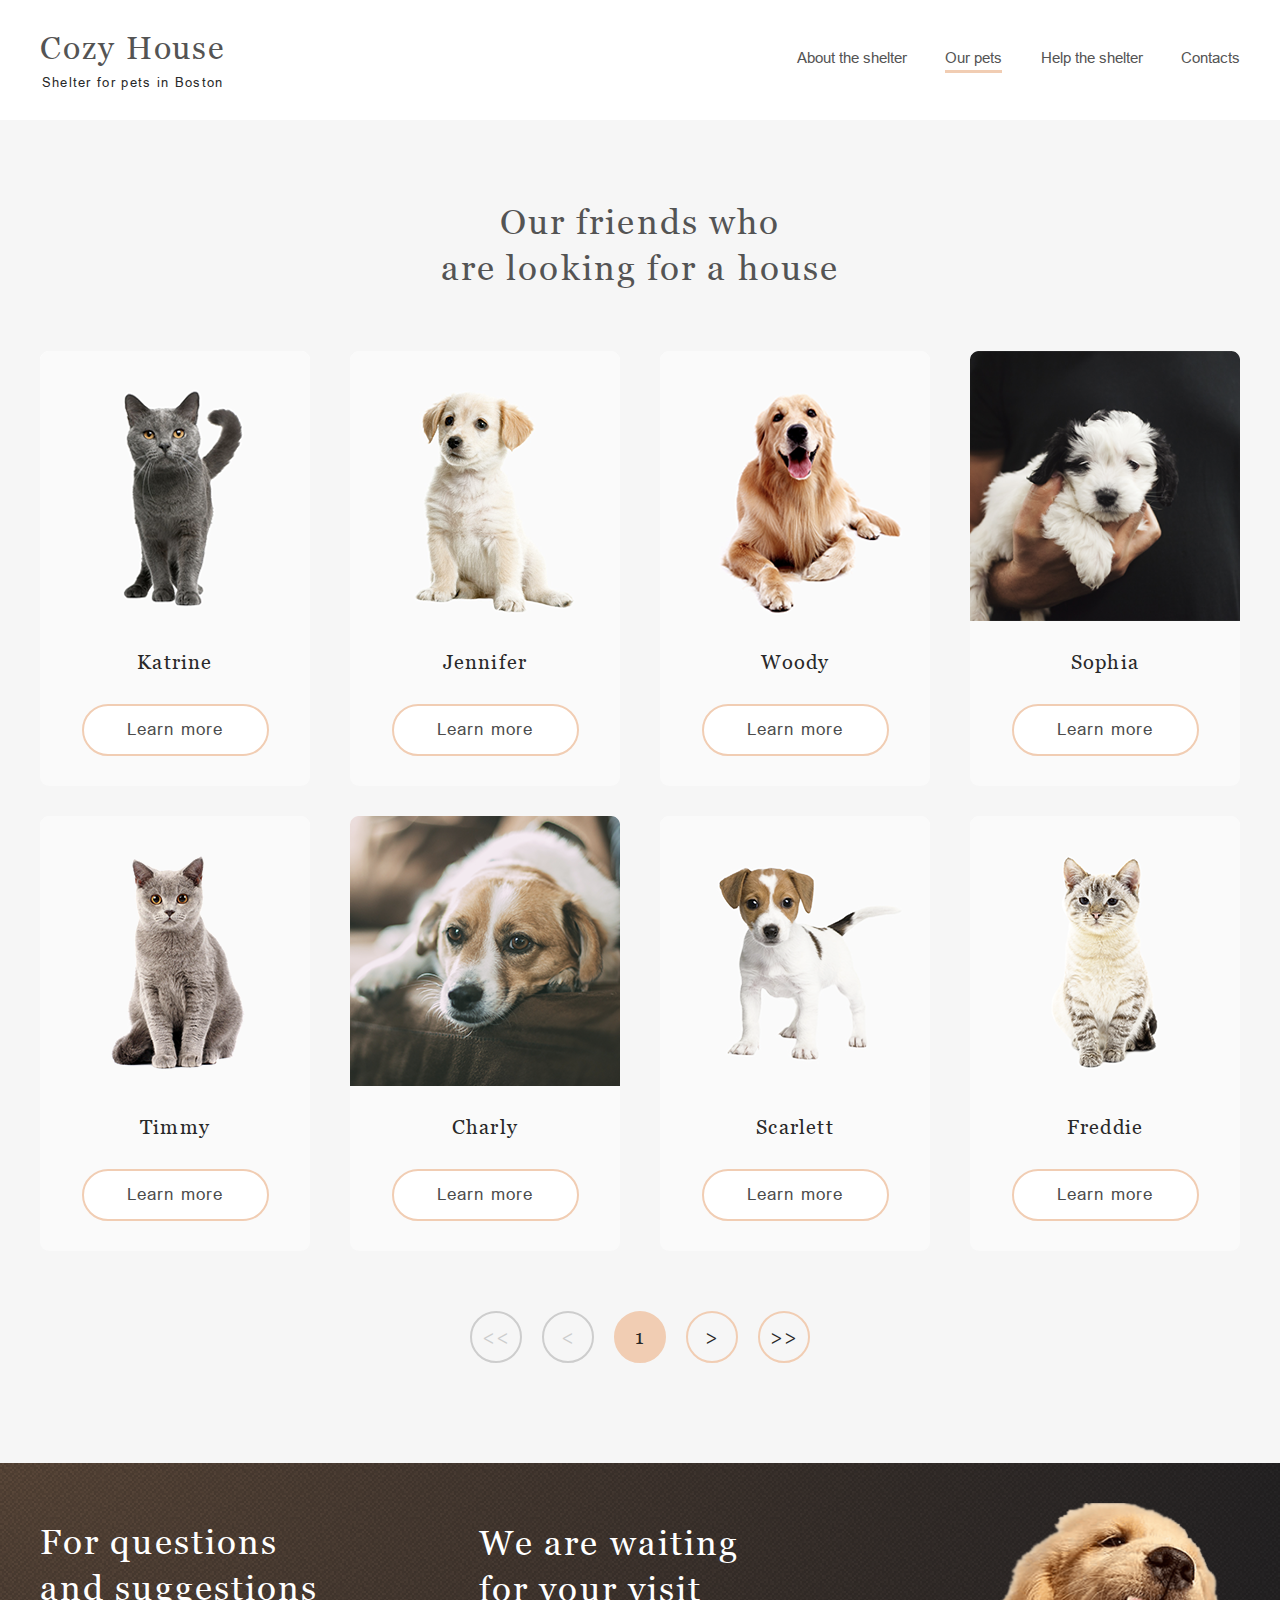
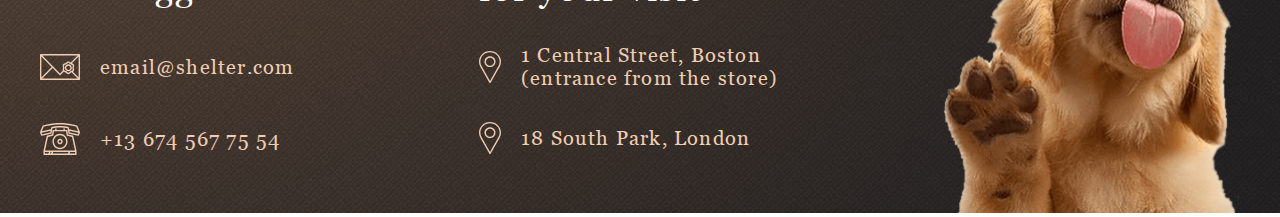
==== shelter/pages/pets/index.html @ 56f4abd4 "feat: pets page" ====
<!DOCTYPE html>
<html lang="en">
    <head>
        <meta charset="UTF-8">
        <meta name="viewport" content="width=device-width, initial-scale-1.0">
        <meta http-equiv="X-UA-Compatible" content="ie=edge">
        <title>Shelter</title>
        <link href="../../assets/fonts/Arial/stylesheet.css" rel="stylesheet" type="text/css">
        <link href="../../assets/fonts/Georgia/stylesheet.css" rel="stylesheet" type="text/css">
        <link href="../../pages/pets/main.css" rel="stylesheet" type="text/css">        
    </head>
    <body>
        <h1 class="seo">Cozy House</h1>
        
        <header class="header">
            <div class="wrapper">
                <div class="header-logo">
                    <p class="header-logo-title">Cozy House</p>
                    <p class="header-logo-subtitle">Shelter for pets in Boston</p>
                </div>
                <nav class="header-menu">
                    <ul class="header-menu-list">
                        <li class="header-menu-item">
                            <a class="header-menu-item-link" href="#">About the shelter</a></li>
                        <li class="header-menu-item">
                            <a class="header-menu-item-link header-menu-item-link-active" href="#">Our pets</a></li>
                        <li class="header-menu-item">
                            <a class="header-menu-item-link" href="#">Help the shelter</a></li>
                        <li class="header-menu-item">
                            <a class="header-menu-item-link" href="#">Contacts</a></li>
                    </ul>
                </nav>
            </div>
        </header>      
       
        <div class="friends">
            <div class="wrapper"> 
                <div class="wrapper-friends">
                    <h3 class="friends-title">Our friends who<br>are looking for a house
                    </h3>

                    <div class="friends-grid">

                        <div class="friends-row">  
                            <div class="friends-view">
                                <div class="friends-slider-card">
                                    <div class="friends-card-image">
                                        <img id="slder-card" src="../../assets/images/photo.png" alt="photo">
                                    </div>  
                                    <h4 class="pets-card-title">Katrine</h4>

                                    <button type="button" class="friends-card-button">Learn more</button>
                                </div>

                                <div class="friends-slider-card">
                                    <div class="friends-card-image">
                                        <img id="slder-card" src="../../assets/images/photo2.png" alt="photo">
                                    </div>  
                                    <h4 class="pets-card-title">Jennifer</h4>

                                    <button type="button" class="friends-card-button">Learn more</button>
                                </div>

                                <div class="friends-slider-card">
                                    <div class="friends-card-image">
                                        <img id="slder-card" src="../../assets/images/photo3.png" alt="photo">
                                    </div>  
                                    <h4 class="pets-card-title">Woody</h4>

                                    <button type="button" class="friends-card-button">Learn more</button>
                                </div>

                                <div class="friends-slider-card">
                                    <div class="friends-card-image">
                                        <img id="slder-card" src="../../assets/images/pets-sophia.png" alt="photo">
                                    </div>  
                                    <h4 class="pets-card-title">Sophia</h4>

                                    <button type="button" class="friends-card-button">Learn more</button>
                                </div>
                            </div>
                            
                        </div> 


                        <div class="friends-row">  
                            <div class="friends-view">
                                <div class="friends-slider-card">
                                    <div class="friends-card-image">
                                        <img id="slder-card" src="../../assets/images/pets-timmy.png" alt="photo">
                                    </div>  
                                    <h4 class="pets-card-title">Timmy</h4>

                                    <button type="button" class="friends-card-button">Learn more</button>
                                </div>

                                <div class="friends-slider-card">
                                    <div class="friends-card-image">
                                        <img id="slder-card" src="../../assets/images/pets-charly.png" alt="photo">
                                    </div>  
                                    <h4 class="pets-card-title">Charly</h4>

                                    <button type="button" class="friends-card-button">Learn more</button>
                                </div>

                                <div class="friends-slider-card">
                                    <div class="friends-card-image">
                                        <img id="slder-card" src="../../assets/images/pets-scarlet.png" alt="photo">
                                    </div>  
                                    <h4 class="pets-card-title">Scarlett</h4>

                                    <button type="button" class="friends-card-button">Learn more</button>
                                </div>

                                <div class="friends-slider-card">
                                    <div class="friends-card-image">
                                        <img id="slder-card" src="../../assets/images/pets-freddie.png" alt="photo">
                                    </div>  
                                    <h4 class="pets-card-title">Freddie</h4>

                                    <button type="button" class="friends-card-button">Learn more</button>
                                </div>
                            </div>
                            
                        </div> 

                    </div>

                    <nav class="nav">
                        <button type="button" class="friends-slider-button" disabled>
                            <h4 class="disabled"><<</h4>                            
                        </button>

                        <button type="button" class="friends-slider-button" disabled>
                            <h4 class="disabled"><</h4>                            
                        </button>

                        <button type="button" class="friends-slider-button friends-button-active">
                            <h4>1</h4>                            
                        </button>

                        <button type="button" class="friends-slider-button">
                            <h4>></h4>                            
                        </button>

                        <button type="button" class="friends-slider-button">
                            <h4>>></h4>                            
                        </button>
                    </nav>
                                                                           
                </div>                   
            </div>
        </div>


        <footer class="footer">
            <div class="wrapper">
                <div class="wrapper-footer">
                    <div class="footer-info-block">
                        <h3 class="footer-title">For questions and suggestions</h3>            
                        
                        <div class="footer-info-block-item">
                            <div class="footer-block-icon">
                                <img src="../../assets/icons/icon-email.svg" alt="email">                                
                            </div>
                            <h4 class="footer-block-text">                                
                                <a сlass="footer_link" href="mailto:email@shelter.com?subject=Question&body=Hi!">email@shelter.com</a>
                            </h4>                            
                        </div>

                        <div class="footer-info-block-item">                            
                            <div class="footer-block-icon">
                                <img src="../../assets/icons/phone.svg" alt="email">                                
                            </div>
                            <h4 class="footer-block-text">
                                <a сlass="footer_link" href="tel:+136745677554">+13 674 567 75 54</a>                                
                            </h4>
                        </div>                       
                        
                    </div>


                    <div class="footer-info-block footer-info-block2">
                        <h3 class="footer-title">We are waiting for your visit</h3>            
                        
                        <div class="footer-info-block-item footer-info-block-item2">
                            <div class="footer-block-icon">
                                <img src="../../assets/icons/icon-marker.svg" alt="email">                                
                            </div>
                            <h4 class="footer-block-text">
                                <a сlass="footer_link" target="_blank" href="https://www.google.com/maps/place/1+Central+St,+Boston,+MA+02109,+USA/@42.358547,-71.0552864,18.75z/data=!4m17!1m11!4m10!1m2!1m1!2sthe+store!1m6!1m2!1s0x89e370868bc2ce7b:0x82fa7db94f5fea9e!2s1+Central+St,+Boston,+MA+02109,+USA!2m2!1d-71.0547263!2d42.3585519!3m4!1s0x89e370868bc2ce7b:0x82fa7db94f5fea9e!8m2!3d42.3585519!4d-71.0547263">1 Central Street, Boston (entrance from the store)</a>                                                                
                            </h4>                            
                        </div>

                        <div class="footer-info-block-item footer-info-block-item3">                            
                            <div class="footer-block-icon">
                                <img src="../../assets/icons/icon-marker.svg" alt="email">                                
                            </div>
                            <h4 class="footer-block-text">
                                <a сlass="footer_link" target="_blank" href="https://www.google.com/maps/place/South+Park+Court,+18+S+Park+Rd,+London+SW19+8TD,+UK/@51.4202155,-0.2023441,17z/data=!4m13!1m7!3m6!1s0x487608baa7401b31:0x873a95ca58e122b2!2sSouth+Park+Court,+18+S+Park+Rd,+London+SW19+8TD,+UK!3b1!8m2!3d51.4202122!4d-0.2001554!3m4!1s0x487608baa7401b31:0x873a95ca58e122b2!8m2!3d51.4202122!4d-0.2001554">18 South Park, London</a>                                                                
                            </h4>
                        </div>                       
                        
                    </div>

                    <div class="footer-image">
                        <img src="../../assets/images/footer-puppy.png" alt="footer puppy">
                    </div>
                </div>            
        </footer>
    </body>
</html>
---- shelter/assets/fonts/Arial/stylesheet.css ----
@font-face {
	font-family: 'Arial';
	src: url('Arial-ItalicMT.eot');
	src: local('Arial Italic'), local('Arial-ItalicMT'),
		url('Arial-ItalicMT.eot?#iefix') format('embedded-opentype'),
		url('Arial-ItalicMT.woff') format('woff'),
		url('Arial-ItalicMT.ttf') format('truetype');
	font-weight: normal;
	font-style: italic;
}

@font-face {
	font-family: 'Arial Narrow';
	src: url('ArialNarrow-Bold.eot');
	src: local('Arial Narrow Bold'), local('ArialNarrow-Bold'),
		url('ArialNarrow-Bold.eot?#iefix') format('embedded-opentype'),
		url('ArialNarrow-Bold.woff') format('woff'),
		url('ArialNarrow-Bold.ttf') format('truetype');
	font-weight: bold;
	font-style: normal;
}

@font-face {
	font-family: 'Arial';
	src: url('Arial-BoldItalicMT.eot');
	src: local('Arial Bold Italic'), local('Arial-BoldItalicMT'),
		url('Arial-BoldItalicMT.eot?#iefix') format('embedded-opentype'),
		url('Arial-BoldItalicMT.woff') format('woff'),
		url('Arial-BoldItalicMT.ttf') format('truetype');
	font-weight: bold;
	font-style: italic;
}

@font-face {
	font-family: 'Arial Narrow';
	src: url('ArialNarrow.eot');
	src: local('Arial Narrow'), local('ArialNarrow'),
		url('ArialNarrow.eot?#iefix') format('embedded-opentype'),
		url('ArialNarrow.woff') format('woff'),
		url('ArialNarrow.ttf') format('truetype');
	font-weight: normal;
	font-style: normal;
}

@font-face {
	font-family: 'Arial Narrow';
	src: url('ArialNarrow-Italic.eot');
	src: local('Arial Narrow Italic'), local('ArialNarrow-Italic'),
		url('ArialNarrow-Italic.eot?#iefix') format('embedded-opentype'),
		url('ArialNarrow-Italic.woff') format('woff'),
		url('ArialNarrow-Italic.ttf') format('truetype');
	font-weight: normal;
	font-style: italic;
}

@font-face {
	font-family: 'Arial';
	src: url('ArialMT.eot');
	src: local('Arial'), local('ArialMT'),
		url('ArialMT.eot?#iefix') format('embedded-opentype'),
		url('ArialMT.woff') format('woff'),
		url('ArialMT.ttf') format('truetype');
	font-weight: normal;
	font-style: normal;
}

@font-face {
	font-family: 'Arial';
	src: url('Arial-BoldMT.eot');
	src: local('Arial Bold'), local('Arial-BoldMT'),
		url('Arial-BoldMT.eot?#iefix') format('embedded-opentype'),
		url('Arial-BoldMT.woff') format('woff'),
		url('Arial-BoldMT.ttf') format('truetype');
	font-weight: bold;
	font-style: normal;
}

@font-face {
	font-family: 'Arial';
	src: url('Arial-Black.eot');
	src: local('Arial Black'), local('Arial-Black'),
		url('Arial-Black.eot?#iefix') format('embedded-opentype'),
		url('Arial-Black.woff') format('woff'),
		url('Arial-Black.ttf') format('truetype');
	font-weight: 900;
	font-style: normal;
}

@font-face {
	font-family: 'Arial Narrow';
	src: url('ArialNarrow-BoldItalic.eot');
	src: local('Arial Narrow Bold Italic'), local('ArialNarrow-BoldItalic'),
		url('ArialNarrow-BoldItalic.eot?#iefix') format('embedded-opentype'),
		url('ArialNarrow-BoldItalic.woff') format('woff'),
		url('ArialNarrow-BoldItalic.ttf') format('truetype');
	font-weight: bold;
	font-style: italic;
}
---- shelter/assets/fonts/Georgia/stylesheet.css ----
@font-face {
	font-family: 'Georgia';
	src: url('Georgia-BoldItalic.eot');
	src: local('Georgia Bold Italic'), local('Georgia-BoldItalic'),
		url('Georgia-BoldItalic.eot?#iefix') format('embedded-opentype'),
		url('Georgia-BoldItalic.woff') format('woff'),
		url('Georgia-BoldItalic.ttf') format('truetype');
	font-weight: bold;
	font-style: italic;
}

@font-face {
	font-family: 'Georgia';
	src: url('Georgia-Italic.eot');
	src: local('Georgia Italic'), local('Georgia-Italic'),
		url('Georgia-Italic.eot?#iefix') format('embedded-opentype'),
		url('Georgia-Italic.woff') format('woff'),
		url('Georgia-Italic.ttf') format('truetype');
	font-weight: normal;
	font-style: italic;
}

@font-face {
	font-family: 'Georgia';
	src: url('Georgia-Bold.eot');
	src: local('Georgia Bold'), local('Georgia-Bold'),
		url('Georgia-Bold.eot?#iefix') format('embedded-opentype'),
		url('Georgia-Bold.woff') format('woff'),
		url('Georgia-Bold.ttf') format('truetype');
	font-weight: bold;
	font-style: normal;
}

@font-face {
	font-family: 'Georgia';
	src: url('Georgia.eot');
	src: local('Georgia'),
		url('Georgia.eot?#iefix') format('embedded-opentype'),
		url('Georgia.woff') format('woff'),
		url('Georgia.ttf') format('truetype');
	font-weight: normal;
	font-style: normal;
}
---- shelter/pages/pets/main.css ----
:root {
    font-size: 16px;

    --color-primary: #F1CDB3;
    --color-primary-light: #FDDCC4;
    --color-light-s: #FAFAFA;
    --color-light-l: #F6F6F6;
    --color-light-xl: #FFFFFF;
    --color-dark-s: #CDCDCD;
    --color-dark-m: #B2B2B2;
    --color-dark-l: #545454;
    --color-dark-xl: #4C4C4C;
    --color-dark-2xl: #444444;
    --color-dark-3xl: #292929;

    --font-h: Helvetica;
    --font-g: Georgia;
    --font-a: Arial;
}

* {
    margin: 0;
    padding: 0;
    box-sizing: border-box;
    cursor: url(../../assets/icons/cursor-normal.svg), auto;
}

*:focus {
    outline: none;
}

*:active {
    outline: none;
}

body {
    margin: 0;
    padding: 0;
}

.seo {
    display: none;
}

.header {
    width: 100%;
    height: 120px;
    position: fixed;    
    top: 0;
    padding-top: 31px;
    padding-bottom: 30px;
    background-color: var(--color-light-xl);
    z-index: 1000;
}

.wrapper {
    display: flex;
    margin: 0 auto;
    max-width: 1200px;
    justify-content: space-between;
}


.header-logo {
    display: flex;
    flex-direction: column;
    width: auto;
    align-items: center;
}

.header-logo-title {
    font-family: var(--font-g);
    font-size: 32px;
    line-height: 110%;
    letter-spacing: 0.06em;
    color: var(--color-dark-l);
}

.header-logo-subtitle {    
    color: var(--color-dark-3xl);
    font-family: var(--font-a);
    font-size: 13px;
    line-height: 110%;    
    align-items: center;
    margin-top: 10px;
    letter-spacing: 0.1em;
}

.header-menu {
    display: flex;
    width: 443px;    
}

.header-menu-list {
    display: flex;    
    width: 100%;
    margin: 0;
    padding: 0;    
    padding-bottom: 5px;
    list-style-type: none;
    justify-content: space-between;
}

.header-menu-item {
    display: flex;
    align-items: center;
}

.header-menu-item-link {
    font-family: Arial;
    font-size: 0.9375rem;
    line-height: 160%;    
    letter-spacing: 0.001em;
    color: var(--color-dark-l);
    font-style: normal;
    font-weight: normal;
    text-decoration: none;
    cursor: url(../../assets/icons/cursor-hover.svg), auto;
}

.header-menu-item-link:hover {
    font-weight: normal;
    font-size: 15px;
    line-height: 160%;
    color: var(--color-dark-3xl);
}

.header-menu-item-link-active {
    position: relative;
    top: 1px;
    font-family: var(--font-a);
    font-style: normal;
    font-weight: normal;
    font-size: 15px;
    line-height: 160%;
    color: var(--color-dark-l);
    border-bottom: solid 3px var(--color-primary);
}

.friends {
    width: 100%;    
    background: var(--color-light-l);
}

.wrapper-friends {
    display: flex;
    justify-content: space-between;
    width: 100%;
    margin-top: 200px;
    margin-bottom: 100px;
    flex-direction: column;
    align-items: center;
}

.friends-title {
    width: 400px;
    text-align: center;
    margin-left: 0px;
    margin-right: 0px;
}

.friends-grid {
    display: flex;
    flex-direction: column;
    width: 100%;
    margin-top: 60px;
    margin-bottom: 60px;
}

.friends-row {
    display: flex;
    width: 100%;
    justify-content: space-between;
    align-items: center;    
    margin-bottom: 30px;
}

.friends-row:last-child {
    margin-bottom: 0;
}

.friends-view {
    display: flex;
    width: 100%;
    justify-content: space-between;
}

.friends-slider-card {
    display: flex;
    flex-direction: column;
    align-items: flex-start;
    align-items: center;
    width: 270px;
    height: 435px;
    border-radius: 9px;
    background: var(--color-light-s);
}

.friends-slider-card:hover {
    background: var(--color-light-xl);
    box-shadow: 0px 2px 35px 14px rgba(13, 13, 13, 0.04);
    cursor: url(../../assets/icons/cursor-hover.svg), auto;
}

.pets-card-title:hover {    
    cursor: url(../../assets/icons/cursor-hover.svg), auto;
}

.friends-card-image {
    width: 270px;
    height: 270px;
    margin-bottom: 30px;
    cursor: url(../../assets/icons/cursor-hover.svg), auto;
}

.nav {
    display: flex;
    justify-content: center;
}

.friends-slider-button {
    display: flex;
    justify-content: center;
    align-items: center;
    width: 52px;
    height: 52px;
    border: 2px solid var(--color-primary);
    border-radius: 100px;    
    margin-left: 10px;
    margin-right: 10px;
    background-color: var(--color-light-l);
}

.friends-slider-button:hover:enabled {
    background-color: var(--color-primary-light);
    cursor: url(../../assets/icons/cursor-hover.svg), auto;
}

.friends-button-active {
    background-color: var(--color-primary);
}

.friends-slider-button:disabled {
    border: 2px solid var(--color-dark-s);
}

h4.disabled {
    color: var(--color-dark-s);
}

.friends-card-button {
    width: 187px;
    height: 52px;
    border: 2px solid var(--color-primary);
    border-radius: 100px;    
    text-align: center;
    margin-top: 30px;
    margin-bottom: 30px;
    background-color: var(--color-light-xl);    

    font-weight: normal;
    font-size: 17px;
    line-height: 130%;
    letter-spacing: 0.06em;
    color: var(--color-dark-xl);
}

.friends-card-button:hover {
    background-color: var(--color-primary-light);
    cursor: url(../../assets/icons/cursor-hover.svg), auto;
}

.friends-button {
    width: 261px;
    height: 52px;
    margin-top: 0px;
    border-radius: 100px;
    border: none;
    color: var(--color-dark-xl);
    font-family: var(--font-g);
    font-size: 17px;
    line-height: 130%;
    letter-spacing: 0.06em;
    text-align: center;
    background-color: var(--color-primary);    
}

.friends-button:hover {
    background-color: var(--color-primary-light);
    cursor: url(../../assets/icons/cursor-hover.svg), auto;
}

#slder-card:hover {
    cursor: url(../../assets/icons/cursor-hover.svg), auto;
}

.footer {
    width: 100%;
    background: url(../../assets/images/noise_transparent@2x.png), radial-gradient(100% 215.42% at 0% 0%, #5B483A 0%, #262425 100%), #211F20;
}

.wrapper-footer {
    display: flex;    
    width: 100%;
    margin: 0;
    padding: 0;
    justify-content: space-between;
}

.footer-title {
    width: 302px;
    font-family: var(--font-g);
    font-style: normal;
    font-weight: normal;
    font-size: 35px;
    line-height: 130%;
    letter-spacing: 0.06em;
    color: var(--color-light-xl);
}

.footer-info-block {
    margin-top: 57px;
}

.footer-info-block2 {
    position: relative;
    left: -20px;
    top: 1px;
}

.footer-info-block-item {
    display: flex;
    align-items: center;
    margin-top: 40px;
}

.footer-info-block-item2 {
    position: relative;
    top: -8px;
    margin-top: 40px;
}

.footer-info-block-item3 {
     margin-top: 24px;
}

.footer-block-icon {
    display: flex;
    justify-content: center;
    align-items: center;
    margin-right: 20px;
}

.footer-block-text {    
    width: 302px;
    color: var(--color-primary);
}

.footer-image {
    margin-top: 40px;
    width: 300px;
    height: 310px;
    margin-bottom: 0;
}

a {
    color: var(--color-primary);
    font-family: var(--font-g);
    font-style: normal;
    font-weight: normal;
    font-size: 20px;
    line-height: 115%;
    letter-spacing: 0.06em;
    text-decoration: none;
}

a:hover {
    color: var(--color-light-l);
    cursor: url(../../assets/icons/cursor-hover.svg), auto;
}

/* h1 */
h1 {
    font-family: var(--font-stack);
    font-style: normal;
    font-weight: normal;
    font-size: 44px;
    line-height: 130%;
    color: var(--color-dark-l);
}

h2 {
    font-family: var(--font-g);
    font-style: normal;
    font-weight: normal;
    font-size: 44px;
    line-height: 130%;
    color: var(--color-dark-l);
}

h3 {
    color: var(--color-dark-l);
    font-family: var(--font-g);;
    font-style: normal;
    font-weight: normal;
    font-size: 35px;
    line-height: 130%;
    letter-spacing: 0.06em;
}

h4 {
    color: var(--color-dark-3xl);
    font-family: var(--font-g);
    font-style: normal;
    font-weight: normal;
    font-size: 20px;
    line-height: 115%;
    letter-spacing: 0.06em;
}

h5 {
    font-family: var(--font-g);
    font-style: normal;
    font-weight: normal;
    font-size: 15px;
    line-height: 110%;
    letter-spacing: 0.06em;
    color: var(--color-dark-l);
}
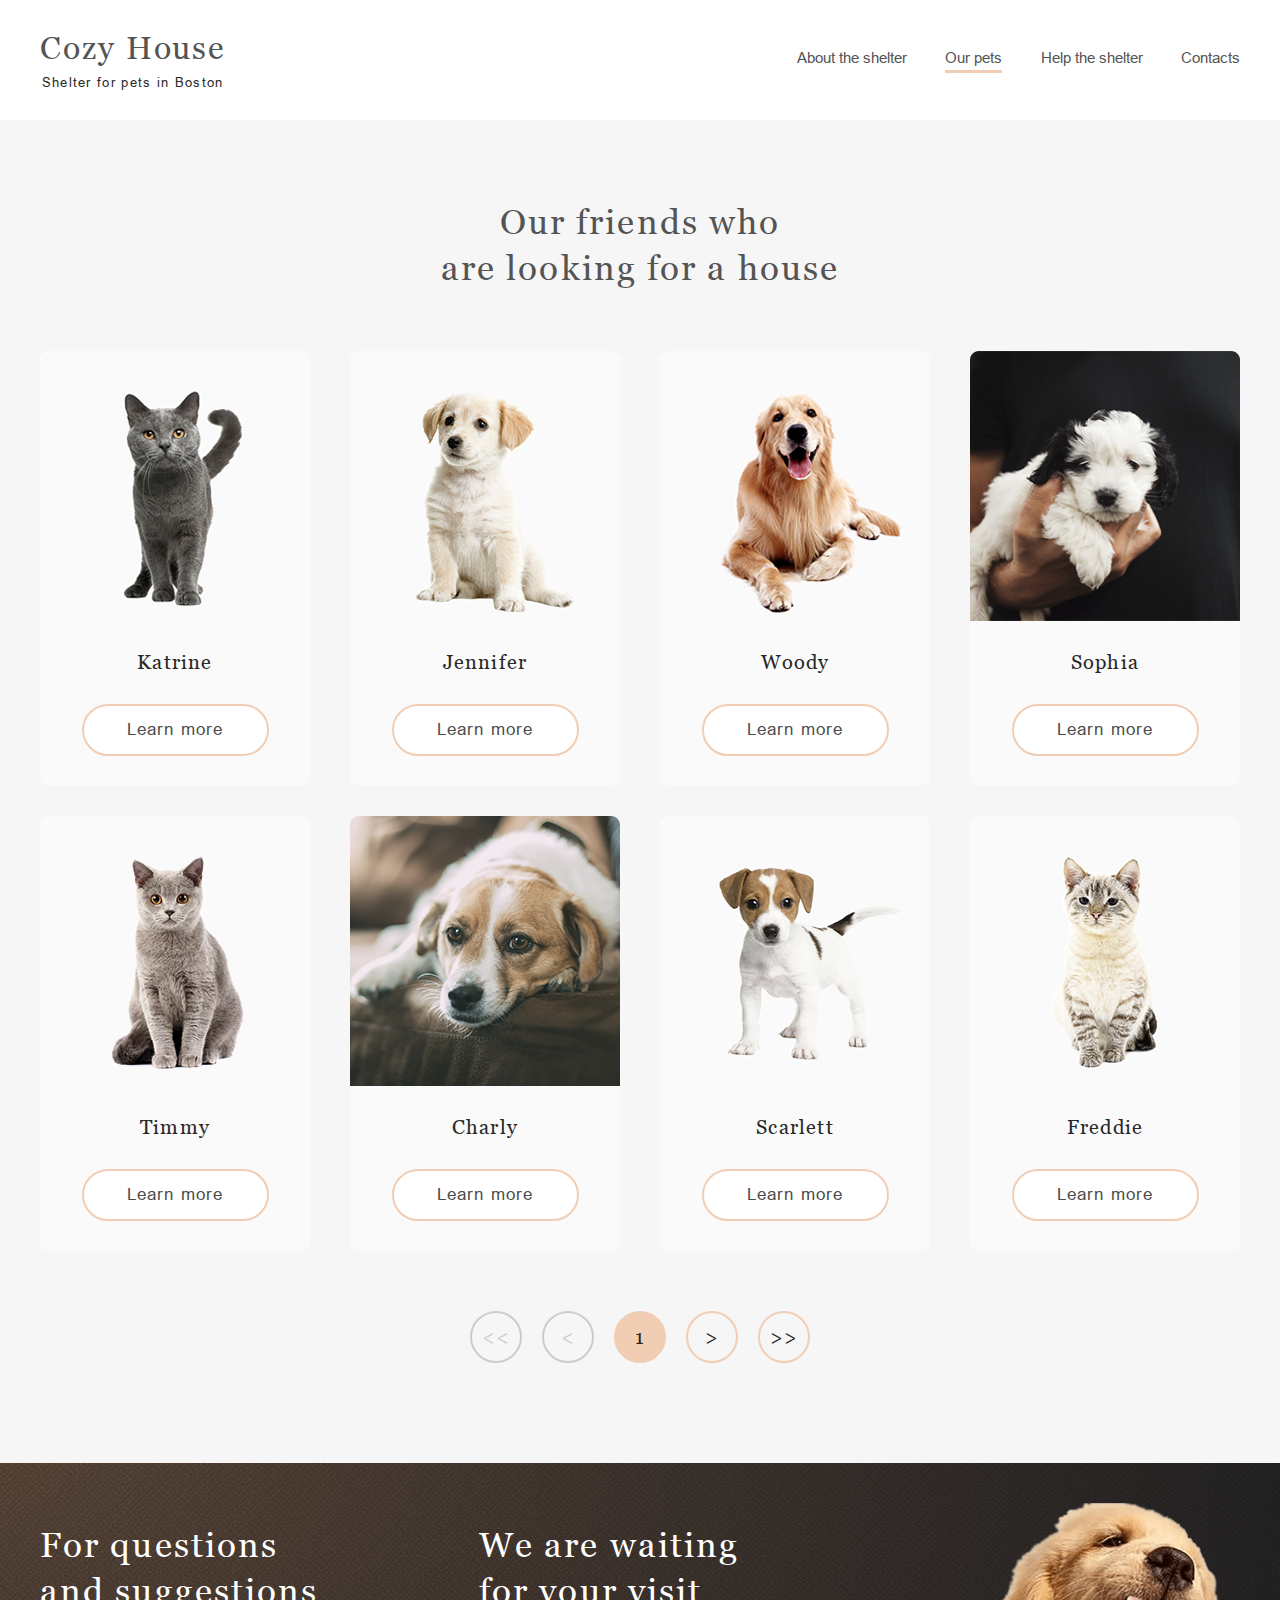
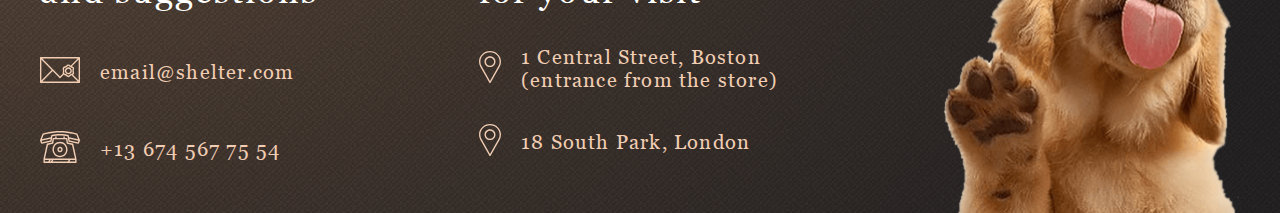
==== commit 956928ad: "feat: adaptive pages" ====
--- a/shelter/pages/pets/index.html
+++ b/shelter/pages/pets/index.html
@@ -11,7 +11,7 @@
     </head>
     <body>
         <h1 class="seo">Cozy House</h1>
-        
+          
         <header class="header">
             <div class="wrapper">
                 <div class="header-logo">
@@ -30,9 +30,14 @@
                             <a class="header-menu-item-link" href="#">Contacts</a></li>
                     </ul>
                 </nav>
+                <div class="burger">
+                    <span class="burger-line"></span>
+                    <span class="burger-line"></span>
+                    <span class="burger-line"></span>
+                </div>
             </div>
         </header>      
-       
+    
         <div class="friends">
             <div class="wrapper"> 
                 <div class="wrapper-friends">
@@ -41,7 +46,7 @@
 
                     <div class="friends-grid">
 
-                        <div class="friends-row">  
+                        
                             <div class="friends-view">
                                 <div class="friends-slider-card">
                                     <div class="friends-card-image">
@@ -78,51 +83,44 @@
 
                                     <button type="button" class="friends-card-button">Learn more</button>
                                 </div>
+                            
+                                <div class="friends-slider-card">
+                                    <div class="friends-card-image">
+                                        <img id="slder-card" src="../../assets/images/pets-timmy.png" alt="photo">
+                                    </div>  
+                                    <h4 class="pets-card-title">Timmy</h4>
+
+                                    <button type="button" class="friends-card-button">Learn more</button>
+                                </div>
+
+                                <div class="friends-slider-card">
+                                    <div class="friends-card-image">
+                                        <img id="slder-card" src="../../assets/images/pets-charly.png" alt="photo">
+                                    </div>  
+                                    <h4 class="pets-card-title">Charly</h4>
+
+                                    <button type="button" class="friends-card-button">Learn more</button>
+                                </div>
+
+                                <div class="friends-slider-card">
+                                    <div class="friends-card-image">
+                                        <img id="slder-card" src="../../assets/images/pets-scarlet.png" alt="photo">
+                                    </div>  
+                                    <h4 class="pets-card-title">Scarlett</h4>
+
+                                    <button type="button" class="friends-card-button">Learn more</button>
+                                </div>
+
+                                <div class="friends-slider-card">
+                                    <div class="friends-card-image">
+                                        <img id="slder-card" src="../../assets/images/pets-freddie.png" alt="photo">
+                                    </div>  
+                                    <h4 class="pets-card-title">Freddie</h4>
+
+                                    <button type="button" class="friends-card-button">Learn more</button>
+                                </div>
                             </div>
-                            
-                        </div> 
-
-
-                        <div class="friends-row">  
-                            <div class="friends-view">
-                                <div class="friends-slider-card">
-                                    <div class="friends-card-image">
-                                        <img id="slder-card" src="../../assets/images/pets-timmy.png" alt="photo">
-                                    </div>  
-                                    <h4 class="pets-card-title">Timmy</h4>
-
-                                    <button type="button" class="friends-card-button">Learn more</button>
-                                </div>
-
-                                <div class="friends-slider-card">
-                                    <div class="friends-card-image">
-                                        <img id="slder-card" src="../../assets/images/pets-charly.png" alt="photo">
-                                    </div>  
-                                    <h4 class="pets-card-title">Charly</h4>
-
-                                    <button type="button" class="friends-card-button">Learn more</button>
-                                </div>
-
-                                <div class="friends-slider-card">
-                                    <div class="friends-card-image">
-                                        <img id="slder-card" src="../../assets/images/pets-scarlet.png" alt="photo">
-                                    </div>  
-                                    <h4 class="pets-card-title">Scarlett</h4>
-
-                                    <button type="button" class="friends-card-button">Learn more</button>
-                                </div>
-
-                                <div class="friends-slider-card">
-                                    <div class="friends-card-image">
-                                        <img id="slder-card" src="../../assets/images/pets-freddie.png" alt="photo">
-                                    </div>  
-                                    <h4 class="pets-card-title">Freddie</h4>
-
-                                    <button type="button" class="friends-card-button">Learn more</button>
-                                </div>
-                            </div>
-                            
-                        </div> 
+                                               
 
                     </div>
 
@@ -147,60 +145,62 @@
                             <h4>>></h4>                            
                         </button>
                     </nav>
-                                                                           
+                                                                
                 </div>                   
             </div>
         </div>
-
+        
 
         <footer class="footer">
             <div class="wrapper">
                 <div class="wrapper-footer">
-                    <div class="footer-info-block">
-                        <h3 class="footer-title">For questions and suggestions</h3>            
-                        
-                        <div class="footer-info-block-item">
-                            <div class="footer-block-icon">
-                                <img src="../../assets/icons/icon-email.svg" alt="email">                                
+                    <div class="footer-info">
+                        <div class="footer-info-block">
+                            <h3 class="footer-title">For questions and suggestions</h3>            
+                            
+                            <div class="footer-info-block-item">
+                                <div class="footer-block-icon">
+                                    <a сlass="footer_link" href="mailto:email@shelter.com?subject=Question&body=Hi!"><img src="../../assets/icons/icon-email.svg" alt="email"></a>
+                                </div>
+                                <h4 class="footer-block-text">                                
+                                    <a сlass="footer_link" href="mailto:email@shelter.com?subject=Question&body=Hi!">email@shelter.com</a>
+                                </h4>                            
                             </div>
-                            <h4 class="footer-block-text">                                
-                                <a сlass="footer_link" href="mailto:email@shelter.com?subject=Question&body=Hi!">email@shelter.com</a>
-                            </h4>                            
+
+                            <div class="footer-info-block-item">                            
+                                <div class="footer-block-icon">
+                                    <a сlass="footer_link" href="tel:+136745677554"><img src="../../assets/icons/phone.svg" alt="email"></a>
+                                </div>
+                                <h4 class="footer-block-text">
+                                    <a сlass="footer_link" href="tel:+136745677554">+13 674 567 75 54</a>                                
+                                </h4>
+                            </div>                       
+                            
                         </div>
 
-                        <div class="footer-info-block-item">                            
-                            <div class="footer-block-icon">
-                                <img src="../../assets/icons/phone.svg" alt="email">                                
+
+                        <div class="footer-info-block footer-info-block2">
+                            <h3 class="footer-title">We are waiting for your visit</h3>            
+                            
+                            <div class="footer-info-block-item footer-info-block-item2">
+                                <div class="footer-block-icon">
+                                    <a сlass="footer_link" target="_blank" href="https://www.google.com/maps/place/1+Central+St,+Boston,+MA+02109,+USA/@42.358547,-71.0552864,18.75z/data=!4m17!1m11!4m10!1m2!1m1!2sthe+store!1m6!1m2!1s0x89e370868bc2ce7b:0x82fa7db94f5fea9e!2s1+Central+St,+Boston,+MA+02109,+USA!2m2!1d-71.0547263!2d42.3585519!3m4!1s0x89e370868bc2ce7b:0x82fa7db94f5fea9e!8m2!3d42.3585519!4d-71.0547263"><img src="../../assets/icons/icon-marker.svg" alt="adress1"></a>
+                                </div>
+                                <h4 class="footer-block-text">
+                                    <a сlass="footer_link" target="_blank" href="https://www.google.com/maps/place/1+Central+St,+Boston,+MA+02109,+USA/@42.358547,-71.0552864,18.75z/data=!4m17!1m11!4m10!1m2!1m1!2sthe+store!1m6!1m2!1s0x89e370868bc2ce7b:0x82fa7db94f5fea9e!2s1+Central+St,+Boston,+MA+02109,+USA!2m2!1d-71.0547263!2d42.3585519!3m4!1s0x89e370868bc2ce7b:0x82fa7db94f5fea9e!8m2!3d42.3585519!4d-71.0547263">1 Central Street, Boston (entrance from the store)</a>                                                                
+                                </h4>                            
                             </div>
-                            <h4 class="footer-block-text">
-                                <a сlass="footer_link" href="tel:+136745677554">+13 674 567 75 54</a>                                
-                            </h4>
-                        </div>                       
-                        
-                    </div>
-
-
-                    <div class="footer-info-block footer-info-block2">
-                        <h3 class="footer-title">We are waiting for your visit</h3>            
-                        
-                        <div class="footer-info-block-item footer-info-block-item2">
-                            <div class="footer-block-icon">
-                                <img src="../../assets/icons/icon-marker.svg" alt="email">                                
-                            </div>
-                            <h4 class="footer-block-text">
-                                <a сlass="footer_link" target="_blank" href="https://www.google.com/maps/place/1+Central+St,+Boston,+MA+02109,+USA/@42.358547,-71.0552864,18.75z/data=!4m17!1m11!4m10!1m2!1m1!2sthe+store!1m6!1m2!1s0x89e370868bc2ce7b:0x82fa7db94f5fea9e!2s1+Central+St,+Boston,+MA+02109,+USA!2m2!1d-71.0547263!2d42.3585519!3m4!1s0x89e370868bc2ce7b:0x82fa7db94f5fea9e!8m2!3d42.3585519!4d-71.0547263">1 Central Street, Boston (entrance from the store)</a>                                                                
-                            </h4>                            
+
+                            <div class="footer-info-block-item footer-info-block-item3">                            
+                                <div class="footer-block-icon fbi3">
+                                    <a сlass="footer_link" target="_blank" href="https://www.google.com/maps/place/South+Park+Court,+18+S+Park+Rd,+London+SW19+8TD,+UK/@51.4202155,-0.2023441,17z/data=!4m13!1m7!3m6!1s0x487608baa7401b31:0x873a95ca58e122b2!2sSouth+Park+Court,+18+S+Park+Rd,+London+SW19+8TD,+UK!3b1!8m2!3d51.4202122!4d-0.2001554!3m4!1s0x487608baa7401b31:0x873a95ca58e122b2!8m2!3d51.4202122!4d-0.2001554"><img src="../../assets/icons/icon-marker.svg" alt="adress2"></a> 
+                                </div>
+                                <h4 class="footer-block-text">
+                                    <a сlass="footer_link" target="_blank" href="https://www.google.com/maps/place/South+Park+Court,+18+S+Park+Rd,+London+SW19+8TD,+UK/@51.4202155,-0.2023441,17z/data=!4m13!1m7!3m6!1s0x487608baa7401b31:0x873a95ca58e122b2!2sSouth+Park+Court,+18+S+Park+Rd,+London+SW19+8TD,+UK!3b1!8m2!3d51.4202122!4d-0.2001554!3m4!1s0x487608baa7401b31:0x873a95ca58e122b2!8m2!3d51.4202122!4d-0.2001554">18 South Park, London</a>                                                                
+                                </h4>
+                            </div>                       
+                            
                         </div>
-
-                        <div class="footer-info-block-item footer-info-block-item3">                            
-                            <div class="footer-block-icon">
-                                <img src="../../assets/icons/icon-marker.svg" alt="email">                                
-                            </div>
-                            <h4 class="footer-block-text">
-                                <a сlass="footer_link" target="_blank" href="https://www.google.com/maps/place/South+Park+Court,+18+S+Park+Rd,+London+SW19+8TD,+UK/@51.4202155,-0.2023441,17z/data=!4m13!1m7!3m6!1s0x487608baa7401b31:0x873a95ca58e122b2!2sSouth+Park+Court,+18+S+Park+Rd,+London+SW19+8TD,+UK!3b1!8m2!3d51.4202122!4d-0.2001554!3m4!1s0x487608baa7401b31:0x873a95ca58e122b2!8m2!3d51.4202122!4d-0.2001554">18 South Park, London</a>                                                                
-                            </h4>
-                        </div>                       
-                        
                     </div>
 
                     <div class="footer-image">
--- a/shelter/pages/pets/main.css
+++ b/shelter/pages/pets/main.css
@@ -137,7 +137,25 @@
     border-bottom: solid 3px var(--color-primary);
 }
 
+.burger {
+    display: none;
+    flex-direction: column;
+    justify-content: center;
+    width: 30px;  
+    margin-top: 10px;
+    margin-left: 41px;
+}
+
+.burger span {
+    display: block;
+    width: 100%;
+    height: 2px;
+    background-color: #000000;
+    margin-bottom: 8px;
+}
+
 .friends {
+    display: flex;
     width: 100%;    
     background: var(--color-light-l);
 }
@@ -164,24 +182,13 @@
     flex-direction: column;
     width: 100%;
     margin-top: 60px;
-    margin-bottom: 60px;
-}
-
-.friends-row {
-    display: flex;
-    width: 100%;
-    justify-content: space-between;
-    align-items: center;    
     margin-bottom: 30px;
 }
 
-.friends-row:last-child {
-    margin-bottom: 0;
-}
-
 .friends-view {
     display: flex;
     width: 100%;
+    flex-wrap: wrap;
     justify-content: space-between;
 }
 
@@ -193,6 +200,7 @@
     width: 270px;
     height: 435px;
     border-radius: 9px;
+    margin-bottom: 30px;
     background: var(--color-light-s);
 }
 
@@ -307,6 +315,11 @@
     justify-content: space-between;
 }
 
+.footer-info {
+    display: flex;        
+    width: auto;
+}
+
 .footer-title {
     width: 302px;
     font-family: var(--font-g);
@@ -319,13 +332,13 @@
 }
 
 .footer-info-block {
-    margin-top: 57px;
+    display: flex;
+    flex-direction: column;
+    margin-top: 60px;
 }
 
 .footer-info-block2 {
-    position: relative;
-    left: -20px;
-    top: 1px;
+    margin-left: 77px;
 }
 
 .footer-info-block-item {
@@ -357,10 +370,11 @@
 }
 
 .footer-image {
+    display: flex;
     margin-top: 40px;
-    width: 300px;
-    height: 310px;
-    margin-bottom: 0;
+    width: 300px;   
+    height: 310px;    
+    margin-bottom: 0;    
 }
 
 a {
@@ -428,3 +442,235 @@
     color: var(--color-dark-l);
 }
 
+img {
+    width: 100%;
+}
+
+@media screen and (max-width: 1279px) {
+    .wrapper {
+        max-width: 708px;   
+    }
+
+    .wrapper-friends {
+        margin-bottom: 75px;
+    }
+
+    .friends-grid {
+        margin-top: 30px;
+        margin-bottom: 40px;
+    }
+
+    .friends-view {
+        display: flex;
+        width: 580px;
+        height: 1365px;
+        justify-content: space-between;
+        overflow-y: hidden;
+    }
+
+    .wrapper-footer {
+        flex-direction: column;
+        align-items: center;
+    }
+
+    .footer-info {
+        display: flex;
+        width: 708px;
+        justify-content: center;        
+    }
+    
+    .footer-info-block {
+        display: flex;
+        flex-direction: column;
+        width: 278px;
+        margin-top: 33px;        
+    }
+
+    .footer-info-block2 {
+        display: flex;
+        flex-direction: column;
+        width: 302px;
+        position: relative;
+        left: 0px;
+        top: 0px;
+        margin-left: 60px;     
+        margin-top: 33px;   
+        align-items: center;
+    }
+
+    .footer-block-text {
+        width: auto;
+        font-family: Georgia;
+        font-style: normal;
+        font-weight: normal;
+        font-size: 20px;
+        line-height: 115%;
+        letter-spacing: 0.06em;
+    }
+
+    .footer-info-block-item {
+        width: auto;
+        top: 0;
+    }
+
+    .footer-info-block-item2 {
+        width: auto;
+        top: 0;
+        margin-top: 33px;
+    }
+
+    .footer-info-block-item3 {
+        width: auto;
+        margin-top: 33px;        
+        align-self: start;
+    }
+    
+    .footer-block-icon {
+        width: 42px;
+        height: 32px;
+    }
+
+    .fbi3 {
+        width: 22px;
+        margin-right: 20px;
+    }
+
+    .footer-image {
+        width: 300px;
+        height: 310px;
+        margin-top: 65px;
+    }
+}
+
+@media screen and (max-width: 767px) {
+    .burger {
+        display: flex;
+    }
+
+    .wrapper {
+        width: 300px;   
+        justify-content: left;
+    }
+
+    .header-menu {
+        display: none;
+    }
+
+    .friends {
+        width: 100vw;
+    }
+
+    .friends-grid {
+        margin-top: 44px;
+    }
+
+    .friends-view {
+        display: flex;
+        width: 270px;
+        height: 1365px;
+        justify-content: center;
+        overflow-y: hidden;
+    }
+
+    .friends-title {
+        width: 100%;
+        font-family: var(--font-g);
+        font-style: normal;
+        font-weight: normal;
+        font-size: 25px;
+        line-height: 130%;
+        display: flex;
+        align-items: center;
+        text-align: center;
+        justify-content: center;
+        letter-spacing: 0.06em;
+    }
+
+    .friends-slider-button {
+        margin-left: 5px;
+        margin-right: 5px;
+    }
+    
+    .footer-info {
+        width: 300px;
+        flex-direction: column;
+        align-items: center;
+    }
+
+    .footer-title {
+        width: 83%;
+        text-align: center;
+        margin-right: 0px;
+        margin-left: 0px;
+        font-family: Georgia;
+        font-style: normal;
+        font-weight: normal;
+        font-size: 25px;
+        line-height: 130%;
+        letter-spacing: 0.06em;        
+    }
+
+    .footer-info-block {
+        display: flex;
+        flex-direction: column;
+        width: 278px;
+        margin-top: 31px;
+        align-items: center;
+        justify-content: center;
+    }
+
+    .footer-info-block2 {
+        display: flex;
+        flex-direction: column;
+        width: 100%;
+        position: relative;
+        left: 0px;
+        top: 0px;
+        margin-left: 0;
+        margin-top: 40px;
+        align-items: center;
+    }
+
+    .footer-block-text {
+        width: auto;
+        font-family: Georgia;
+        font-style: normal;
+        font-weight: normal;
+        font-size: 20px;
+        line-height: 115%;
+        letter-spacing: 0.06em;
+    }
+
+    .footer-info-block-item {
+        width: auto;
+        top: 0;
+    }
+
+    .footer-info-block-item2 {
+        width: auto;
+        top: 0;
+    }
+
+    .footer-info-block-item3 {
+        width: auto;
+        margin-top: 40px;        
+        align-self: start;
+    }
+    
+    .footer-block-icon {
+        width: 42px;
+        height: 32px;
+    }
+
+    .fbi3 {
+        width: 22px;
+        margin-right: 20px;
+    }
+
+    .footer-image {
+        width: 260px;
+        height: 269px;
+    }
+
+    
+}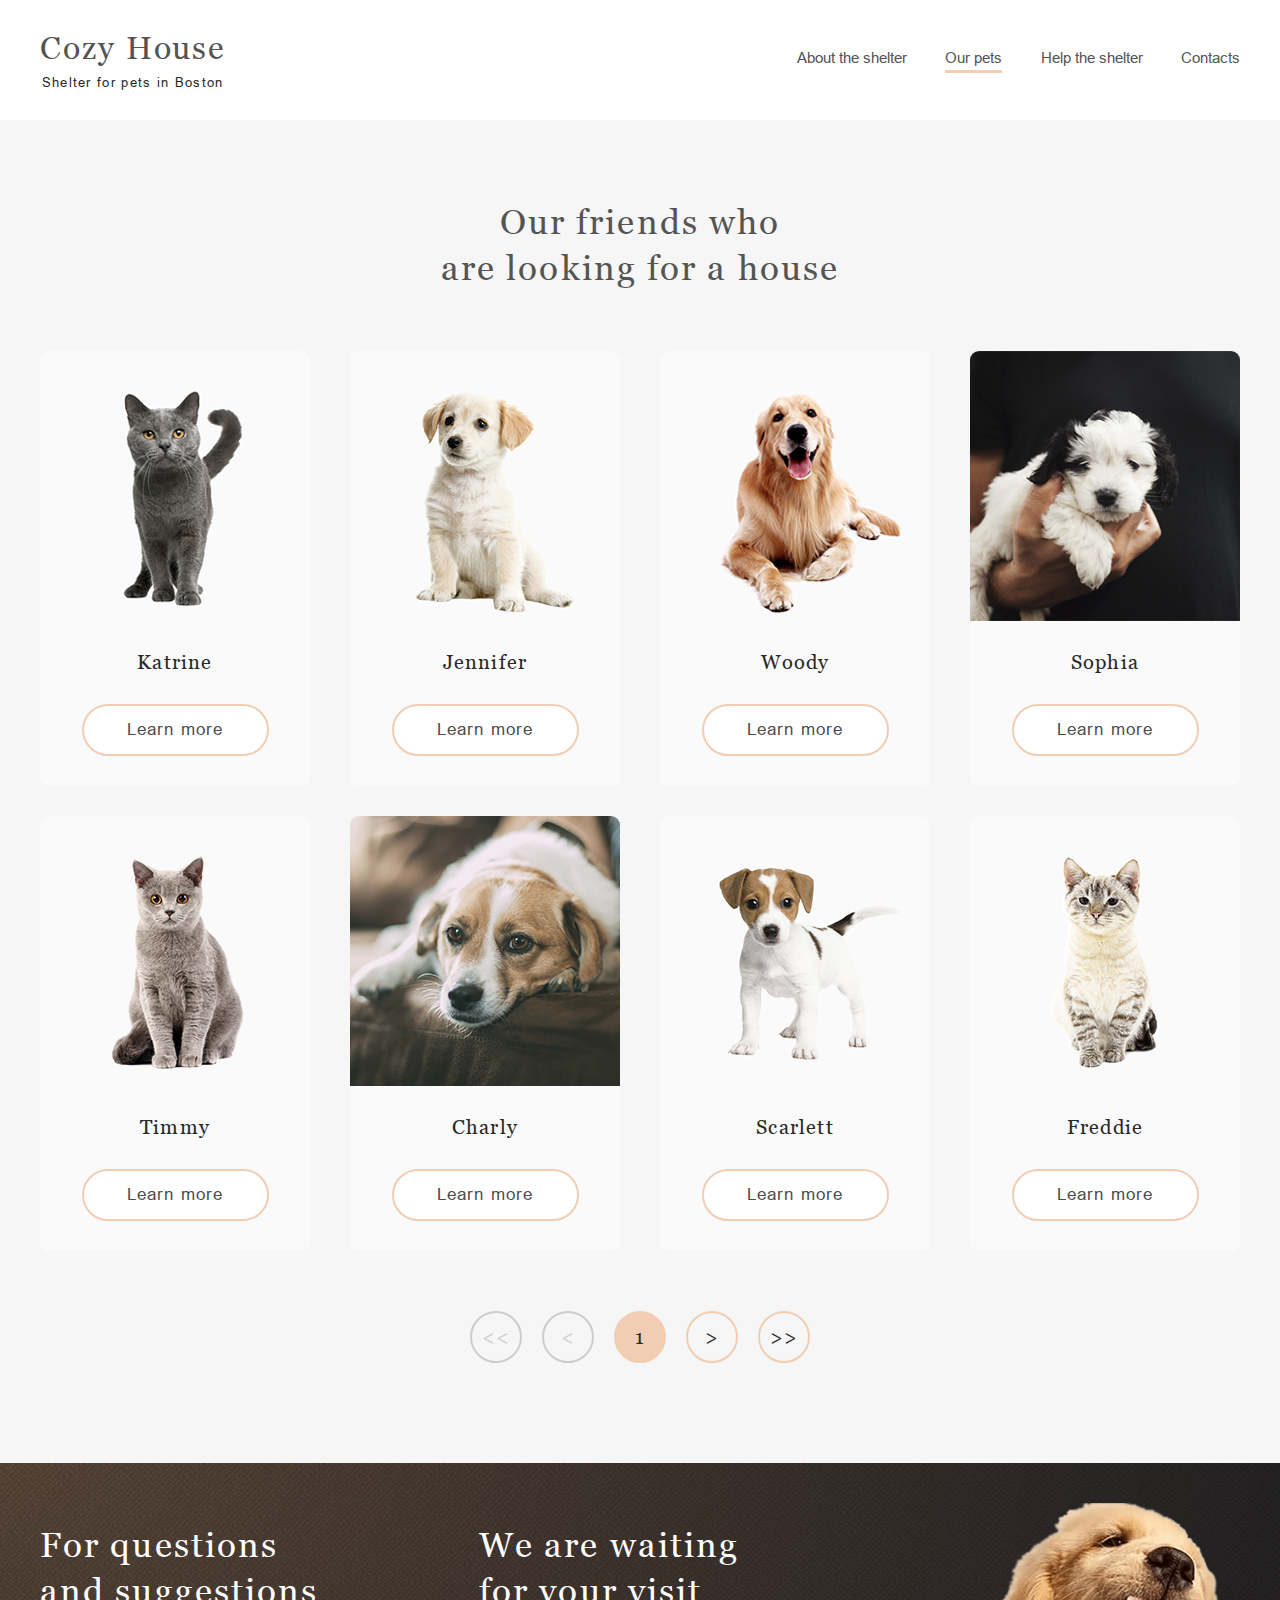
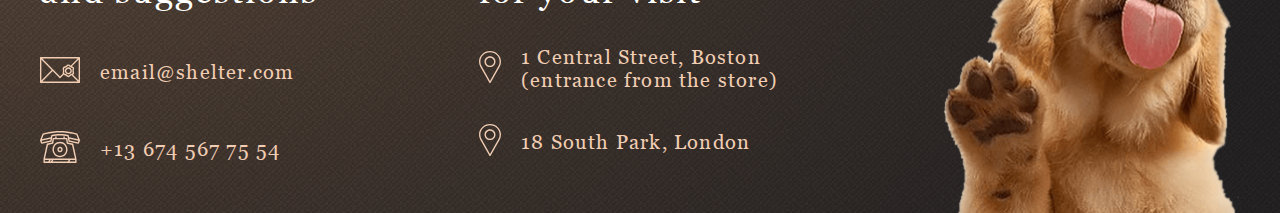
==== commit 0230e352: "feat: add pagination" ====
--- a/shelter/pages/pets/index.html
+++ b/shelter/pages/pets/index.html
@@ -21,13 +21,13 @@
                 <nav class="header-menu">
                     <ul class="header-menu-list">
                         <li class="header-menu-item">
-                            <a class="header-menu-item-link" href="#">About the shelter</a></li>
+                            <a class="header-menu-item-link" href="../pages/main/index.html">About the shelter</a></li>
                         <li class="header-menu-item">
                             <a class="header-menu-item-link header-menu-item-link-active" href="#">Our pets</a></li>
                         <li class="header-menu-item">
-                            <a class="header-menu-item-link" href="#">Help the shelter</a></li>
-                        <li class="header-menu-item">
-                            <a class="header-menu-item-link" href="#">Contacts</a></li>
+                            <a class="header-menu-item-link" href="">Help the shelter</a></li>
+                        <li class="header-menu-item">
+                            <a class="header-menu-item-link" href="">Contacts</a></li>
                     </ul>
                 </nav>
                 <div class="burger">
@@ -44,83 +44,86 @@
                     <h3 class="friends-title">Our friends who<br>are looking for a house
                     </h3>
 
-                    <div class="friends-grid">
-
-                        
-                            <div class="friends-view">
-                                <div class="friends-slider-card">
-                                    <div class="friends-card-image">
-                                        <img id="slder-card" src="../../assets/images/photo.png" alt="photo">
-                                    </div>  
-                                    <h4 class="pets-card-title">Katrine</h4>
-
-                                    <button type="button" class="friends-card-button">Learn more</button>
-                                </div>
-
-                                <div class="friends-slider-card">
-                                    <div class="friends-card-image">
-                                        <img id="slder-card" src="../../assets/images/photo2.png" alt="photo">
-                                    </div>  
-                                    <h4 class="pets-card-title">Jennifer</h4>
-
-                                    <button type="button" class="friends-card-button">Learn more</button>
-                                </div>
-
-                                <div class="friends-slider-card">
-                                    <div class="friends-card-image">
-                                        <img id="slder-card" src="../../assets/images/photo3.png" alt="photo">
-                                    </div>  
-                                    <h4 class="pets-card-title">Woody</h4>
-
-                                    <button type="button" class="friends-card-button">Learn more</button>
-                                </div>
-
-                                <div class="friends-slider-card">
-                                    <div class="friends-card-image">
-                                        <img id="slder-card" src="../../assets/images/pets-sophia.png" alt="photo">
-                                    </div>  
-                                    <h4 class="pets-card-title">Sophia</h4>
-
-                                    <button type="button" class="friends-card-button">Learn more</button>
-                                </div>
-                            
-                                <div class="friends-slider-card">
-                                    <div class="friends-card-image">
-                                        <img id="slder-card" src="../../assets/images/pets-timmy.png" alt="photo">
-                                    </div>  
-                                    <h4 class="pets-card-title">Timmy</h4>
-
-                                    <button type="button" class="friends-card-button">Learn more</button>
-                                </div>
-
-                                <div class="friends-slider-card">
-                                    <div class="friends-card-image">
-                                        <img id="slder-card" src="../../assets/images/pets-charly.png" alt="photo">
-                                    </div>  
-                                    <h4 class="pets-card-title">Charly</h4>
-
-                                    <button type="button" class="friends-card-button">Learn more</button>
-                                </div>
-
-                                <div class="friends-slider-card">
-                                    <div class="friends-card-image">
-                                        <img id="slder-card" src="../../assets/images/pets-scarlet.png" alt="photo">
-                                    </div>  
-                                    <h4 class="pets-card-title">Scarlett</h4>
-
-                                    <button type="button" class="friends-card-button">Learn more</button>
-                                </div>
-
-                                <div class="friends-slider-card">
-                                    <div class="friends-card-image">
-                                        <img id="slder-card" src="../../assets/images/pets-freddie.png" alt="photo">
-                                    </div>  
-                                    <h4 class="pets-card-title">Freddie</h4>
-
-                                    <button type="button" class="friends-card-button">Learn more</button>
-                                </div>
-                            </div>
-                                               
+                    <div class="friends-page">
+
+                        <div class="friends-grid">
+
+                                <div class="friends-view">
+                                    <div class="friends-slider-card">
+                                        <div class="friends-card-image">
+                                            <img class="slder-card" src="../../assets/images/katrine.png" alt="photo">
+                                        </div>  
+                                        <h4 class="pets-card-title">Katrine</h4>
+
+                                        <button type="button" class="friends-card-button">Learn more</button>
+                                    </div>
+
+                                    <div class="friends-slider-card">
+                                        <div class="friends-card-image">
+                                            <img class="slder-card" src="../../assets/images/jennifer.png" alt="photo">
+                                        </div>  
+                                        <h4 class="pets-card-title">Jennifer</h4>
+
+                                        <button type="button" class="friends-card-button">Learn more</button>
+                                    </div>
+
+                                    <div class="friends-slider-card">
+                                        <div class="friends-card-image">
+                                            <img class="slder-card" src="../../assets/images/woody.png" alt="photo">
+                                        </div>  
+                                        <h4 class="pets-card-title">Woody</h4>
+
+                                        <button type="button" class="friends-card-button">Learn more</button>
+                                    </div>
+
+                                    <div class="friends-slider-card">
+                                        <div class="friends-card-image">
+                                            <img class="slder-card" src="../../assets/images/sophia.png" alt="photo">
+                                        </div>  
+                                        <h4 class="pets-card-title">Sophia</h4>
+
+                                        <button type="button" class="friends-card-button">Learn more</button>
+                                    </div>
+                                
+                                    <div class="friends-slider-card">
+                                        <div class="friends-card-image">
+                                            <img class="slder-card" src="../../assets/images/timmy.png" alt="photo">
+                                        </div>  
+                                        <h4 class="pets-card-title">Timmy</h4>
+
+                                        <button type="button" class="friends-card-button">Learn more</button>
+                                    </div>
+
+                                    <div class="friends-slider-card">
+                                        <div class="friends-card-image">
+                                            <img class="slder-card" src="../../assets/images/charly.png" alt="photo">
+                                        </div>  
+                                        <h4 class="pets-card-title">Charly</h4>
+
+                                        <button type="button" class="friends-card-button">Learn more</button>
+                                    </div>
+
+                                    <div class="friends-slider-card">
+                                        <div class="friends-card-image">
+                                            <img class="slder-card" src="../../assets/images/scarlet.png" alt="photo">
+                                        </div>  
+                                        <h4 class="pets-card-title">Scarlett</h4>
+
+                                        <button type="button" class="friends-card-button">Learn more</button>
+                                    </div>
+
+                                    <div class="friends-slider-card">
+                                        <div class="friends-card-image">
+                                            <img class="slder-card" src="../../assets/images/freddie.png" alt="photo">
+                                        </div>  
+                                        <h4 class="pets-card-title">Freddie</h4>
+
+                                        <button type="button" class="friends-card-button">Learn more</button>
+                                    </div>
+                                </div>
+                                                
+
+                        </div>
 
                     </div>
 
@@ -208,5 +211,8 @@
                     </div>
                 </div>            
         </footer>
+
+        <script src="pages.js"></script>
+        <script src="pagination.js"></script>
     </body>
 </html>
--- a/shelter/pages/pets/main.css
+++ b/shelter/pages/pets/main.css
@@ -170,6 +170,12 @@
     align-items: center;
 }
 
+.friends-page {
+    display: flex;
+    width: 100%;
+    height: 100%;
+}
+
 .friends-title {
     width: 400px;
     text-align: center;
@@ -298,7 +304,12 @@
     cursor: url(../../assets/icons/cursor-hover.svg), auto;
 }
 
-#slder-card:hover {
+.slder-card {
+    border-top-left-radius: 9px;
+    border-top-right-radius: 9px;
+}
+
+.slder-card:hover {
     cursor: url(../../assets/icons/cursor-hover.svg), auto;
 }
 
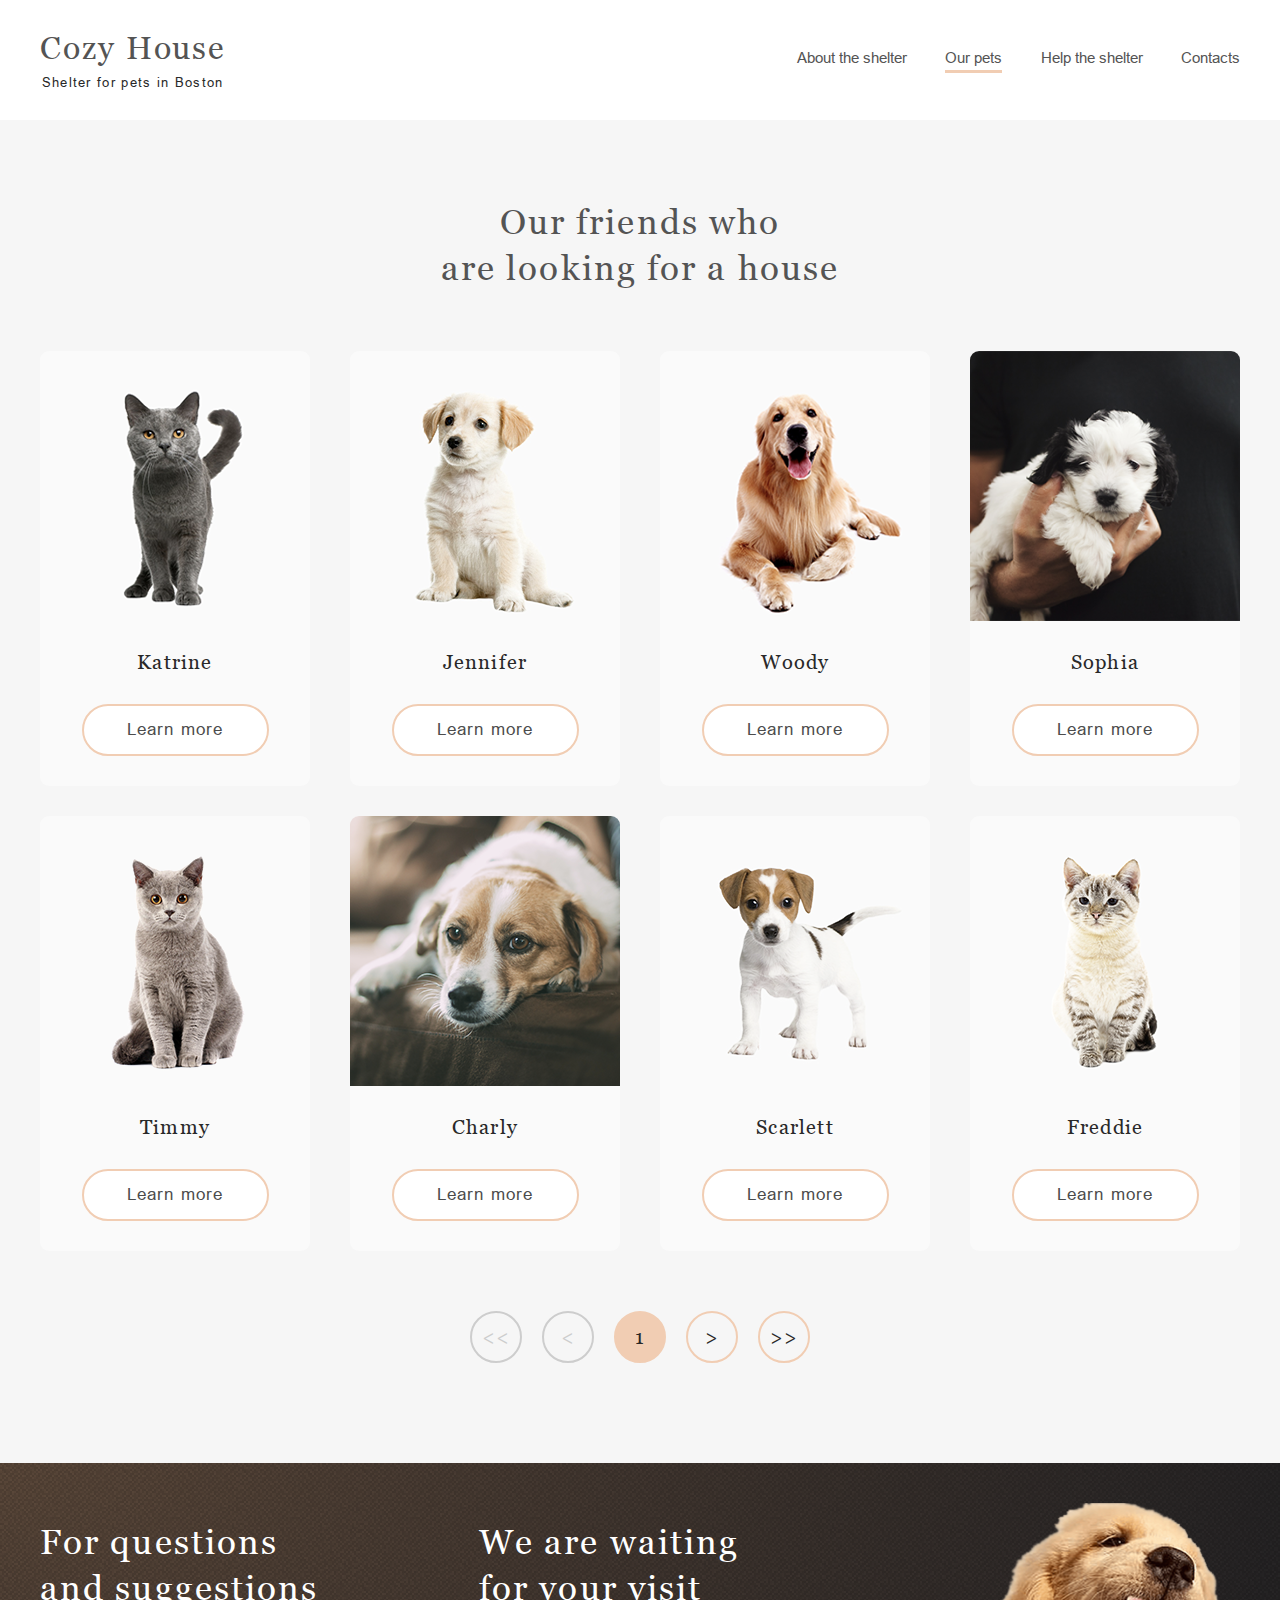
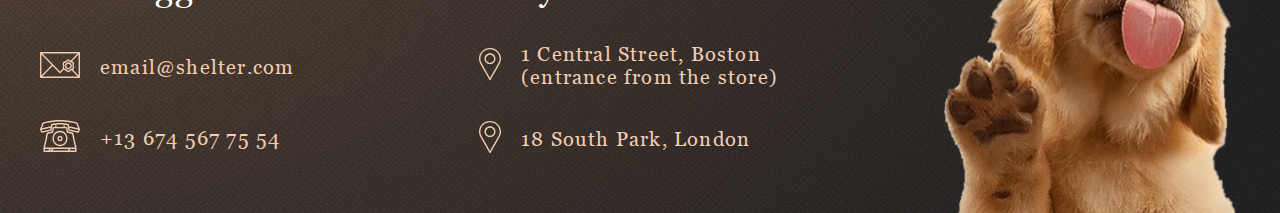
==== commit fdae229d: "fix: layout pages" ====
--- a/shelter/pages/pets/index.html
+++ b/shelter/pages/pets/index.html
@@ -21,13 +21,13 @@
                 <nav class="header-menu">
                     <ul class="header-menu-list">
                         <li class="header-menu-item">
-                            <a class="header-menu-item-link" href="../pages/main/index.html">About the shelter</a></li>
+                            <a class="header-menu-item-link" href="../main/index.html">About the shelter</a></li>
                         <li class="header-menu-item">
                             <a class="header-menu-item-link header-menu-item-link-active" href="#">Our pets</a></li>
                         <li class="header-menu-item">
-                            <a class="header-menu-item-link" href="">Help the shelter</a></li>
-                        <li class="header-menu-item">
-                            <a class="header-menu-item-link" href="">Contacts</a></li>
+                            <a class="header-menu-item-link header-menu-item-link-disbled" href="javascript: void(0)">Help the shelter</a></li>
+                        <li class="header-menu-item">
+                            <a class="header-menu-item-link header-menu-item-link-disbled" href="javascript: void(0)">Contacts</a></li>
                     </ul>
                 </nav>
                 <div class="burger">
@@ -170,7 +170,7 @@
                                 </h4>                            
                             </div>
 
-                            <div class="footer-info-block-item">                            
+                            <div class="footer-info-block-item-telephone">                            
                                 <div class="footer-block-icon">
                                     <a сlass="footer_link" href="tel:+136745677554"><img src="../../assets/icons/phone.svg" alt="email"></a>
                                 </div>
@@ -212,7 +212,45 @@
                 </div>            
         </footer>
 
+        <div class="tint-background">
+            <div class="popup">
+
+            </div>
+        </div>
+
+        <div class="burger-tint-screen"></div>
+        
+        <div class="burger-screen">
+            <div class="burger-header">
+                <div class="burger-header-logo">
+                    <p class="header-logo-title">Cozy House</p>
+                    <p class="header-logo-subtitle">Shelter for pets in Boston</p>
+                </div>
+
+                <div class="burger">
+                    <span></span>
+                    <span></span>
+                    <span></span>
+                </div>
+            
+            </div>
+            <nav class="burger-menu">
+                <ul class="burger-menu-list">
+                    <li class="burger-menu-item">
+                        <a class="burger-menu-item-link" href="../main/index.html">About the shelter</a></li>
+                    <li class="burger-menu-item">
+                        <a class="burger-menu-item-link burger-menu-item-link-active" href="#">Our pets</a></li>
+                    <li class="burger-menu-item">
+                        <a class="burger-menu-item-link burger-menu-item-link-disbled" href="javascript: void(0)">Help the shelter</a></li>
+                    <li class="burger-menu-item">
+                        <a class="burger-menu-item-link burger-menu-item-link-disbled" href="javascript: void(0)">Contacts</a></li>
+                </ul>
+            </nav>            
+        </div>
+
         <script src="pages.js"></script>
         <script src="pagination.js"></script>
+        <script src="popup.js"></script>
+        <script src="main.js"></script>
     </body>
 </html>
--- a/shelter/pages/pets/main.css
+++ b/shelter/pages/pets/main.css
@@ -86,57 +86,6 @@
     letter-spacing: 0.1em;
 }
 
-.header-menu {
-    display: flex;
-    width: 443px;    
-}
-
-.header-menu-list {
-    display: flex;    
-    width: 100%;
-    margin: 0;
-    padding: 0;    
-    padding-bottom: 5px;
-    list-style-type: none;
-    justify-content: space-between;
-}
-
-.header-menu-item {
-    display: flex;
-    align-items: center;
-}
-
-.header-menu-item-link {
-    font-family: Arial;
-    font-size: 0.9375rem;
-    line-height: 160%;    
-    letter-spacing: 0.001em;
-    color: var(--color-dark-l);
-    font-style: normal;
-    font-weight: normal;
-    text-decoration: none;
-    cursor: url(../../assets/icons/cursor-hover.svg), auto;
-}
-
-.header-menu-item-link:hover {
-    font-weight: normal;
-    font-size: 15px;
-    line-height: 160%;
-    color: var(--color-dark-3xl);
-}
-
-.header-menu-item-link-active {
-    position: relative;
-    top: 1px;
-    font-family: var(--font-a);
-    font-style: normal;
-    font-weight: normal;
-    font-size: 15px;
-    line-height: 160%;
-    color: var(--color-dark-l);
-    border-bottom: solid 3px var(--color-primary);
-}
-
 .burger {
     display: none;
     flex-direction: column;
@@ -150,6 +99,106 @@
     display: block;
     width: 100%;
     height: 2px;
+    background-color: var(--color-primary);
+    margin-bottom: 8px;
+}
+
+.burger-header-logo .header-logo-title {
+    font-family: var(--font-g);
+    font-size: 32px;
+    line-height: 110%;
+    letter-spacing: 0.06em;
+    color: var(--color-primary);
+}
+
+.burger-header-logo .header-logo-subtitle {    
+    color: var(--color-light-xl);
+    font-family: var(--font-a);
+    font-size: 13px;
+    line-height: 110%;    
+    align-items: center;
+    margin-top: 10px;
+    letter-spacing: 0.1em;
+}
+
+.burger-screen {
+    display: none;
+}
+
+.header-menu {
+    display: flex;
+    width: 443px;    
+}
+
+.header-menu-list {
+    display: flex;    
+    width: 100%;
+    margin: 0;
+    padding: 0;    
+    padding-bottom: 5px;
+    list-style-type: none;
+    justify-content: space-between;
+}
+
+.header-menu-item {
+    display: flex;
+    align-items: center;
+}
+
+.header-menu-item-link {
+    font-family: Arial;
+    font-size: 0.9375rem;
+    line-height: 160%;    
+    letter-spacing: 0.001em;
+    color: var(--color-dark-l);
+    font-style: normal;
+    font-weight: normal;
+    text-decoration: none;
+    cursor: url(../../assets/icons/cursor-hover.svg), auto;
+}
+
+.header-menu-item-link:hover {
+    font-weight: normal;
+    font-size: 15px;
+    line-height: 160%;
+    color: var(--color-dark-3xl);
+}
+
+.header-menu-item-link-active {
+    position: relative;
+    top: 1px;
+    font-family: var(--font-a);
+    font-style: normal;
+    font-weight: normal;
+    font-size: 15px;
+    line-height: 160%;
+    color: var(--color-dark-l);
+    border-bottom: solid 3px var(--color-primary);
+}
+
+.header-menu-item-link-disbled {
+    color: var(--color-dark-l);
+    cursor: url(../../assets/icons/cursor-inactive.svg), auto;
+}
+
+.header-menu-item-link-disbled:hover {
+    color: var(--color-dark-l);
+    cursor: url(../../assets/icons/cursor-inactive.svg), auto;
+}
+
+.burger {
+    display: none;
+    flex-direction: column;
+    justify-content: center;
+    width: 30px;  
+    margin-top: 10px;
+    margin-left: 41px;
+}
+
+.burger span {
+    display: block;
+    width: 100%;
+    height: 2px;
     background-color: #000000;
     margin-bottom: 8px;
 }
@@ -174,6 +223,12 @@
     display: flex;
     width: 100%;
     height: 100%;
+    opacity: 1;
+    transition: opacity .5s;
+}
+
+.hide_page {
+    opacity: 0;
 }
 
 .friends-title {
@@ -345,7 +400,7 @@
 .footer-info-block {
     display: flex;
     flex-direction: column;
-    margin-top: 60px;
+    margin-top: 57px;
 }
 
 .footer-info-block2 {
@@ -355,7 +410,13 @@
 .footer-info-block-item {
     display: flex;
     align-items: center;
-    margin-top: 40px;
+    margin-top: 38px;
+}
+
+.footer-info-block-item-telephone {
+    display: flex;
+    align-items: center;
+    margin-top: 34px;
 }
 
 .footer-info-block-item2 {
@@ -375,7 +436,17 @@
     margin-right: 20px;
 }
 
+.footer-icon:hover {
+    cursor: url(../../assets/icons/cursor-hover.svg), auto;
+}
+
+img.footer_link{
+    cursor: url(../../assets/icons/cursor-hover.svg), auto;
+}
+
 .footer-block-text {    
+    display: flex;
+    align-items: center;
     width: 302px;
     color: var(--color-primary);
 }
@@ -386,6 +457,159 @@
     width: 300px;   
     height: 310px;    
     margin-bottom: 0;    
+}
+
+.tint-background {
+    position: fixed;
+    display: flex;
+    top: 0;
+    left: 0;
+    width: 100%;
+    height: 100%;
+    z-index: 2000;        
+    background-color: rgba(41, 41, 41, 0.6);
+    transition: opacity 0.3s ease-in, height 0.3s step-start;
+    -webkit-transition: opacity 0.3s ease-in, height 0.3s step-start;
+}
+
+.tint-background:hover {
+    cursor: url(../../assets/icons/cursor-hover.svg), auto;
+}
+
+.popup-hidden {
+    opacity: 0;
+    height: 0;
+    overflow: hidden;     
+    transition-duration: 0.3s;
+    transition-timing-function: ease-out, step-end;
+    -webkit-transition-duration: 0.3s;
+    -webkit-transition-timing-function: ease-out, step-end;
+}
+
+.popup {
+    display: flex;
+    width: 900px;
+    height: 500px;
+    border-radius: 9px;
+    margin: auto;
+    transform: scale(1);
+    background-color: var(--color-light-s);
+    box-shadow: 0px 2px 35px 14px rgba(13, 13, 13, 0.04);
+    transition: scale 0.3s ease-in;
+    -webkit-transition: transform 0.3s ease-in;
+}
+
+.popup-scale {
+    transform: scale(0.3);
+    transition-duration: 0.3s;
+    transition-timing-function: ease-out;
+    -webkit-transition-duration: 0.3s;
+    -webkit-transition-timing-function: ease-out;    
+}
+
+.popup-image {
+    width: 500px;
+    height: 500px;        
+}
+
+.popup-image img {
+    width: 100%;
+    height: 100%;
+    border-top-left-radius: 9px;
+    border-bottom-left-radius: 9px;
+}
+
+.popup-info {
+    display: flex;
+    flex-direction: column;
+    width: 351px;
+    margin-top: 51px;
+    margin-left: 29px;
+}
+
+.popup-pet-name {
+    font-family: var(--font-g);
+    font-style: normal;
+    font-weight: normal;
+    font-size: 35px;
+    line-height: 130%;
+    letter-spacing: 0.06em;
+    color: black;
+}
+
+.pop-pet-type-and-breed {
+    margin-top: 10px;
+    font-family: var(--font-g);
+    font-style: normal;
+    font-weight: normal;
+    font-size: 20px;
+    line-height: 115%;
+    letter-spacing: 0.06em;
+    color: black;
+}
+
+.popup-pet-description {
+    width: 350px;
+    margin-top: 40px;
+    margin-bottom: 40px;
+    font-family: var(--font-g);
+    font-style: normal;
+    font-weight: normal;
+    font-size: 15px;
+    line-height: 116%;
+    letter-spacing: 0.06em;
+    color: black;
+}
+
+ul.popup-list {
+    list-style: none;
+}
+
+ul.popup-list li {
+    font-family: var(--font-g);
+    font-style: normal;
+    font-weight: normal;
+    font-size: 15px;
+    line-height: 120%;
+    letter-spacing: 0.06em;
+    margin-bottom: 10px;
+    color: black;
+}
+
+ul.popup-list li:last-child {
+    margin-bottom: 0;
+}
+  
+ul.popup-list li::before {
+    content: "\2022";
+    color: var(--color-primary);
+    font-weight: bold;
+    display: inline-block; 
+    width: 1em;
+    margin-left: 0em;    
+}
+
+.popup-button {
+    position: fixed;
+    display: flex;
+    justify-content: center;
+    align-items: center;
+    width: 52px;
+    height: 52px;
+    border-radius: 26px;
+    border: 2px solid var(--color-primary);    
+    top: -52px;
+    right: -42px;
+    background-color: rgba(13, 13, 13, 0);
+}
+
+.popup-button:hover {
+    background-color: var(--color-primary-light);
+    cursor: url(../../assets/icons/cursor-hover.svg), auto;
+}
+
+.popup-button-hover {
+    background-color: var(--color-primary-light);
 }
 
 a {
@@ -524,10 +748,16 @@
         top: 0;
     }
 
+    .footer-info-block-item-telephone {
+        position: relative;
+        width: auto;
+        top:7px;
+    }
+
     .footer-info-block-item2 {
         width: auto;
         top: 0;
-        margin-top: 33px;
+        margin-top: 30px;
     }
 
     .footer-info-block-item3 {
@@ -551,6 +781,48 @@
         height: 310px;
         margin-top: 65px;
     }
+
+    .popup {
+        width: 630px;
+        height: 350px;
+    }
+ 
+    .popup-button {
+        right: -43px;
+    }
+
+    .popup-image {
+        width: 350px;
+        height: 350px;    
+    }
+
+    .popup-image img{
+        width: 350px;
+        height: 350px;   
+    }
+    
+    .popup-info {
+        margin-top: 10px;
+        margin-left: 11px;
+    }    
+   
+    .popup-pet-description {
+        width: 261px;
+        margin-top: 20px;
+        margin-bottom: 20px;
+        font-size: 13px;
+        font-size: 13px;
+        font-family: var(--font-g);
+        line-height: 110%;
+        text-align: left;
+        letter-spacing: 0.06em;
+    }
+    
+    ul.popup-list li {
+        font-size: 15px;
+        line-height: 110%;
+        margin-bottom: 7px;
+    }
 }
 
 @media screen and (max-width: 767px) {
@@ -571,8 +843,14 @@
         width: 100vw;
     }
 
+    .wrapper-friends {
+        margin-top: 160px;
+        margin-bottom: 44px;
+    }
+
     .friends-grid {
         margin-top: 44px;
+        align-items: center;
     }
 
     .friends-view {
@@ -625,7 +903,7 @@
         display: flex;
         flex-direction: column;
         width: 278px;
-        margin-top: 31px;
+        margin-top: 32px;
         align-items: center;
         justify-content: center;
     }
@@ -638,7 +916,7 @@
         left: 0px;
         top: 0px;
         margin-left: 0;
-        margin-top: 40px;
+        margin-top: 48px;
         align-items: center;
     }
 
@@ -652,19 +930,21 @@
         letter-spacing: 0.06em;
     }
 
-    .footer-info-block-item {
+    .footer-info-block-item {        
         width: auto;
-        top: 0;
+        top: 0px;
     }
 
     .footer-info-block-item2 {
+        position: relative;
         width: auto;
-        top: 0;
+        top: 10px;
     }
 
     .footer-info-block-item3 {
+        position: relative;
         width: auto;
-        margin-top: 40px;        
+        margin-top: 48px;        
         align-self: start;
     }
     
@@ -679,9 +959,218 @@
     }
 
     .footer-image {
+        margin-top: 40px;
         width: 260px;
         height: 269px;
     }
 
-    
+    .popup {
+        width: 240px;
+        /*height: 341px;*/
+        height: auto;
+    }
+
+    .popup-button {
+        right: -30px;
+    }
+ 
+    .popup-image {
+        display: none;   
+    }
+
+    .popup-pet-name {        
+        text-align: center;
+    }
+
+    .pop-pet-type-and-breed {
+        text-align: center;
+    }
+    
+    .popup-info {
+        width: 220px;
+        margin: 10px;
+    }    
+   
+    .popup-pet-description {
+        width: 220px;
+        margin-top: 20px;
+        margin-bottom: 24px;
+        font-size: 13px;
+        font-family: var(--font-g);
+        line-height: 110%;
+        text-align: justify;
+        letter-spacing: 0.06em;
+    }
+
+    .popup-list {
+        font-family: var(--font-g);
+        font-style: normal;
+        font-weight: normal;
+        font-size: 13px;
+        line-height: 110%;
+        text-align: justify;
+        letter-spacing: 0.06em;
+        color: #000000;
+        white-space: pre-wrap;
+    }
+
+    ul.popup-list li {
+        font-family: var(--font-g);
+        font-style: normal;
+        font-weight: normal;
+        font-size: 15px;
+        line-height: 120%;
+        text-align: justify;
+        letter-spacing: 0.06em;
+        margin-top: 0px;
+        color: #000000;
+        white-space: pre-wrap; 
+    }
+
+    .burger-tint-screen {
+        display: none;
+        width: 100%;
+        height: 100vh;
+        position: fixed;
+        top: 0;
+        left: 0;
+        opacity: 0;
+        background-color: rgba(41, 41, 41, 0.6);
+        z-index: 2000;
+        transition: all .5s;
+    }
+
+    .tint-screen-active {
+        display: flex;
+        opacity: 1;
+    }
+
+    .burger-screen {
+        display: flex;
+        position: fixed;
+        top: 0;        
+        right: -320px;
+        flex-direction: column;        
+        justify-content: space-between;
+        width: 320px;
+        height: 100vh;
+        z-index: 3000;
+        background-color: var(--color-dark-3xl);
+        transition: all 0.5s;
+    }
+
+    .burger-header .burger {        
+        top: 15px;
+    }
+    
+    .burger-show {
+        transform: translateX(-320px);
+        transition-duration: 0.5s;
+        transition-timing-function: ease-out, step-end;
+    }
+
+    .burger {
+        position: relative;
+        margin-top: 10px;        
+        transition: all .5s;        
+    }
+
+    .burger:hover {
+        cursor: url(../../assets/icons/cursor-hover.svg), auto;
+    }
+
+    .burger-icon-rotate {
+        transform: rotate(90deg);
+    }
+
+    .burger-header {
+        position: absolute;
+        display: flex;
+        flex-direction: row;
+    }
+
+    .burger-header-logo {
+        margin-top: 30px;
+        margin-left: 10px;
+    }
+
+    .burger-menu {
+        display: flex;
+        height: 100%;
+        flex-direction: column;
+        justify-content: center;
+        align-items: center;
+    }
+    
+    .burger-menu-list {
+        display: flex;    
+        flex-direction: column;
+        width: 100%;
+        margin: 0;
+        padding: 0;    
+        padding-bottom: 5px;
+        list-style-type: none;
+        justify-content: center;
+        align-items: center;
+    }
+    
+    .burger-menu-item {
+        display: flex;
+        align-items: center;
+        justify-content: center;        
+    }
+    
+    .burger-menu-item-link {
+        font-family: Arial;
+        font-style: normal;
+        font-weight: normal;
+        font-size: 32px;
+        line-height: 160%;
+        margin-bottom: 40px;
+        letter-spacing: 0.001em;
+        color: var(--color-dark-s);
+        text-decoration: none;
+        cursor: url(../../assets/icons/cursor-hover.svg), auto;
+    }
+    
+    .burger-menu-item-link:hover {
+        font-weight: normal;
+        font-size: 32px;
+        line-height: 160%;
+        color: var(--color-light-s);
+    }
+    
+    .burger-menu-item-link-active {
+        position: relative;
+        top: 1px;
+        color: var(--color-light-s);
+        border-bottom: solid 3px var(--color-primary);
+    }
+    
+    .burger-menu-item-link-disbled {
+        color: var(--color-dark-s);
+        cursor: url(../../assets/icons/cursor-inactive.svg), auto;
+    }
+    
+    .burger-menu-item-link-disbled:hover {
+        color: var(--color-dark-s);
+        cursor: url(../../assets/icons/cursor-inactive.svg), auto;
+    }
+    
+    .burger-header .burger {
+        display: flex;
+        flex-direction: column;
+        justify-content: center;
+        width: 30px;  
+        margin-top: 10px;
+        margin-left: 41px;
+    }
+
+    .burger-header .burger span {
+        display: block;
+        width: 100%;
+        height: 2px;
+        background-color: var(--color-primary);
+        margin-bottom: 8px;
+    }
 }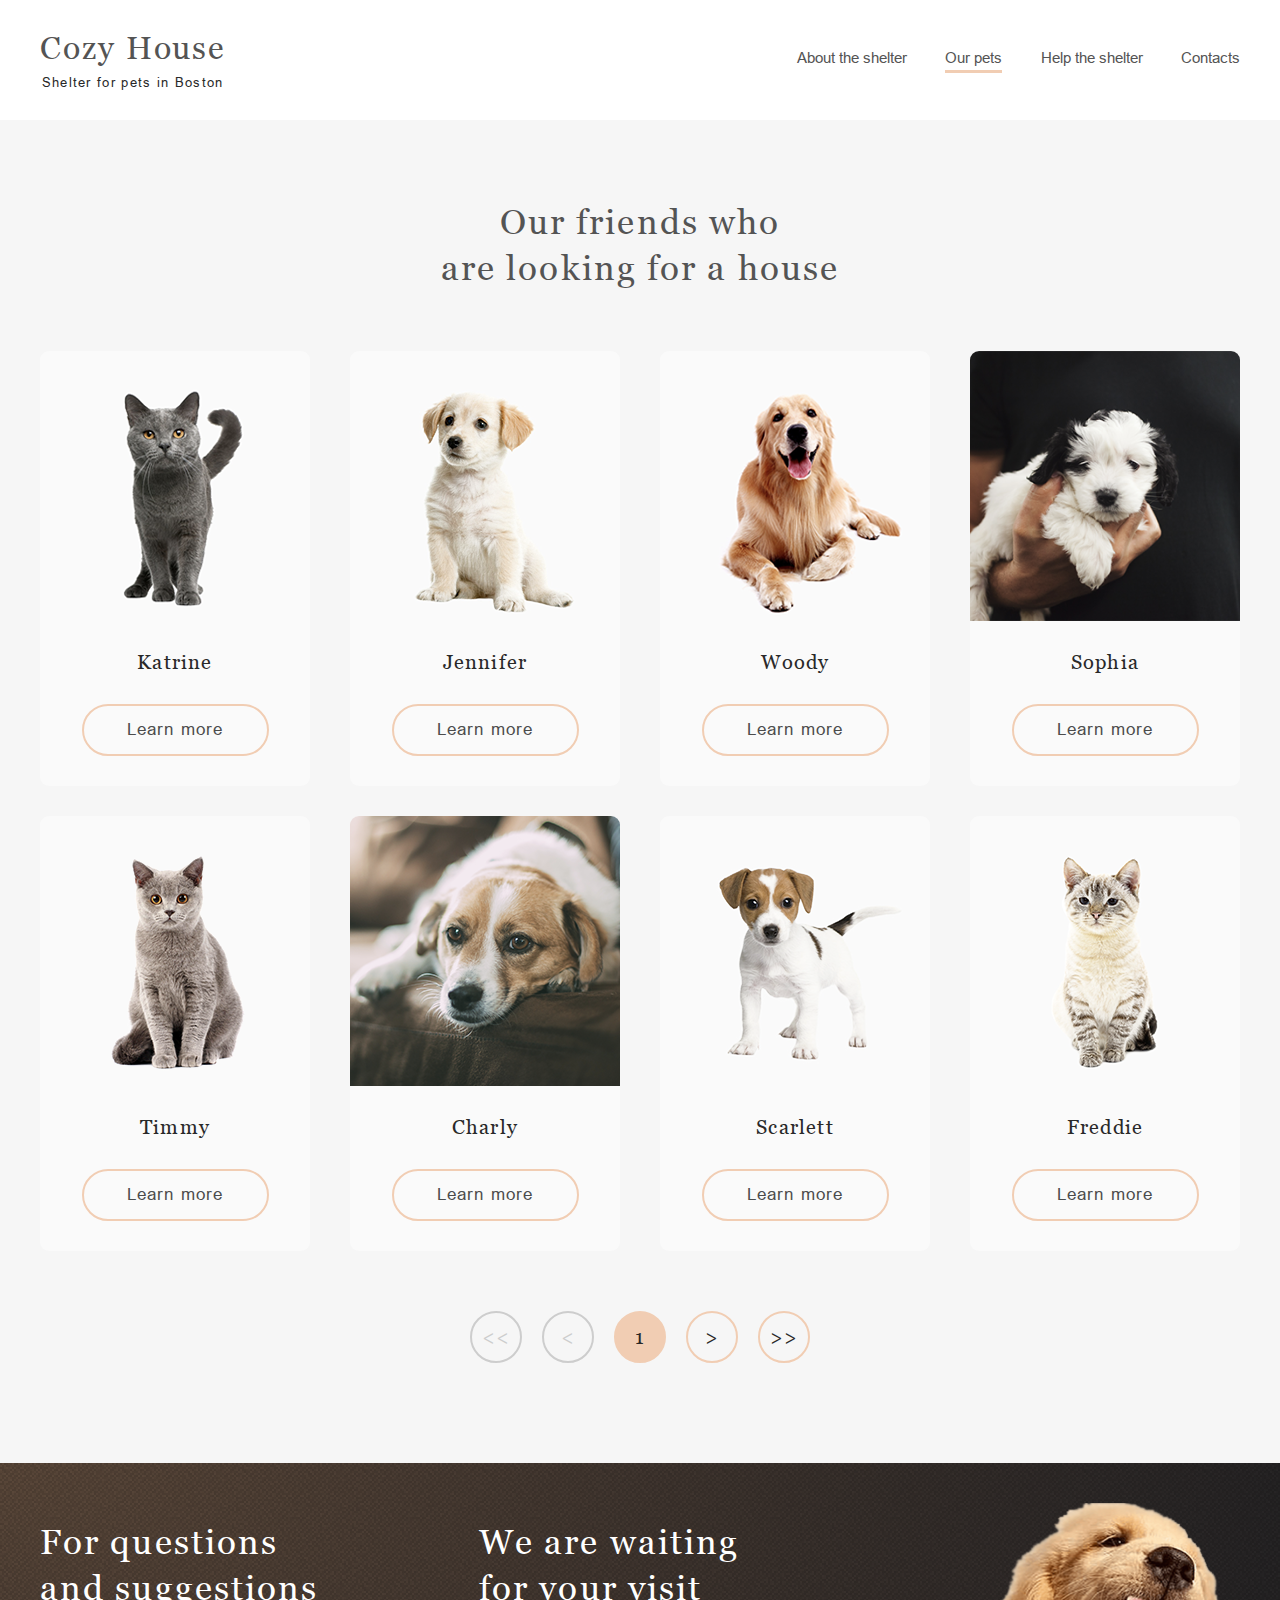
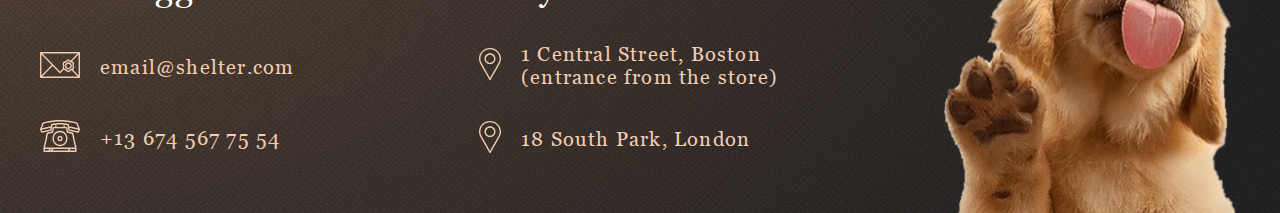
==== commit a3d33228: "feat: block scrolling" ====
--- a/shelter/pages/pets/index.html
+++ b/shelter/pages/pets/index.html
@@ -223,8 +223,8 @@
         <div class="burger-screen">
             <div class="burger-header">
                 <div class="burger-header-logo">
-                    <p class="header-logo-title">Cozy House</p>
-                    <p class="header-logo-subtitle">Shelter for pets in Boston</p>
+                    <p class="header-logo-title"><a href="../main/index.html" class="logo_link">Cozy House</a></p>
+                    <p class="header-logo-subtitle"><a href="../main/index.html" class="header-logo-subtitle">Shelter for pets in Boston</a></p>
                 </div>
 
                 <div class="burger">
--- a/shelter/pages/pets/main.css
+++ b/shelter/pages/pets/main.css
@@ -325,7 +325,7 @@
     text-align: center;
     margin-top: 30px;
     margin-bottom: 30px;
-    background-color: var(--color-light-xl);    
+    background-color: transparent;    
 
     font-weight: normal;
     font-size: 17px;
@@ -625,6 +625,20 @@
 
 a:hover {
     color: var(--color-light-l);
+    cursor: url(../../assets/icons/cursor-hover.svg), auto;
+}
+
+a.logo_link {
+    font-family: var(--font-g);
+    font-size: 32px;
+    line-height: 110%;
+    letter-spacing: 0.06em;
+    color: var(--color-primary);
+    cursor: url(../../assets/icons/cursor-hover.svg), auto;
+}
+
+a.logo_link:hover {    
+    color: var(--color-primary);
     cursor: url(../../assets/icons/cursor-hover.svg), auto;
 }
 
@@ -1173,4 +1187,4 @@
         background-color: var(--color-primary);
         margin-bottom: 8px;
     }
-}+}
